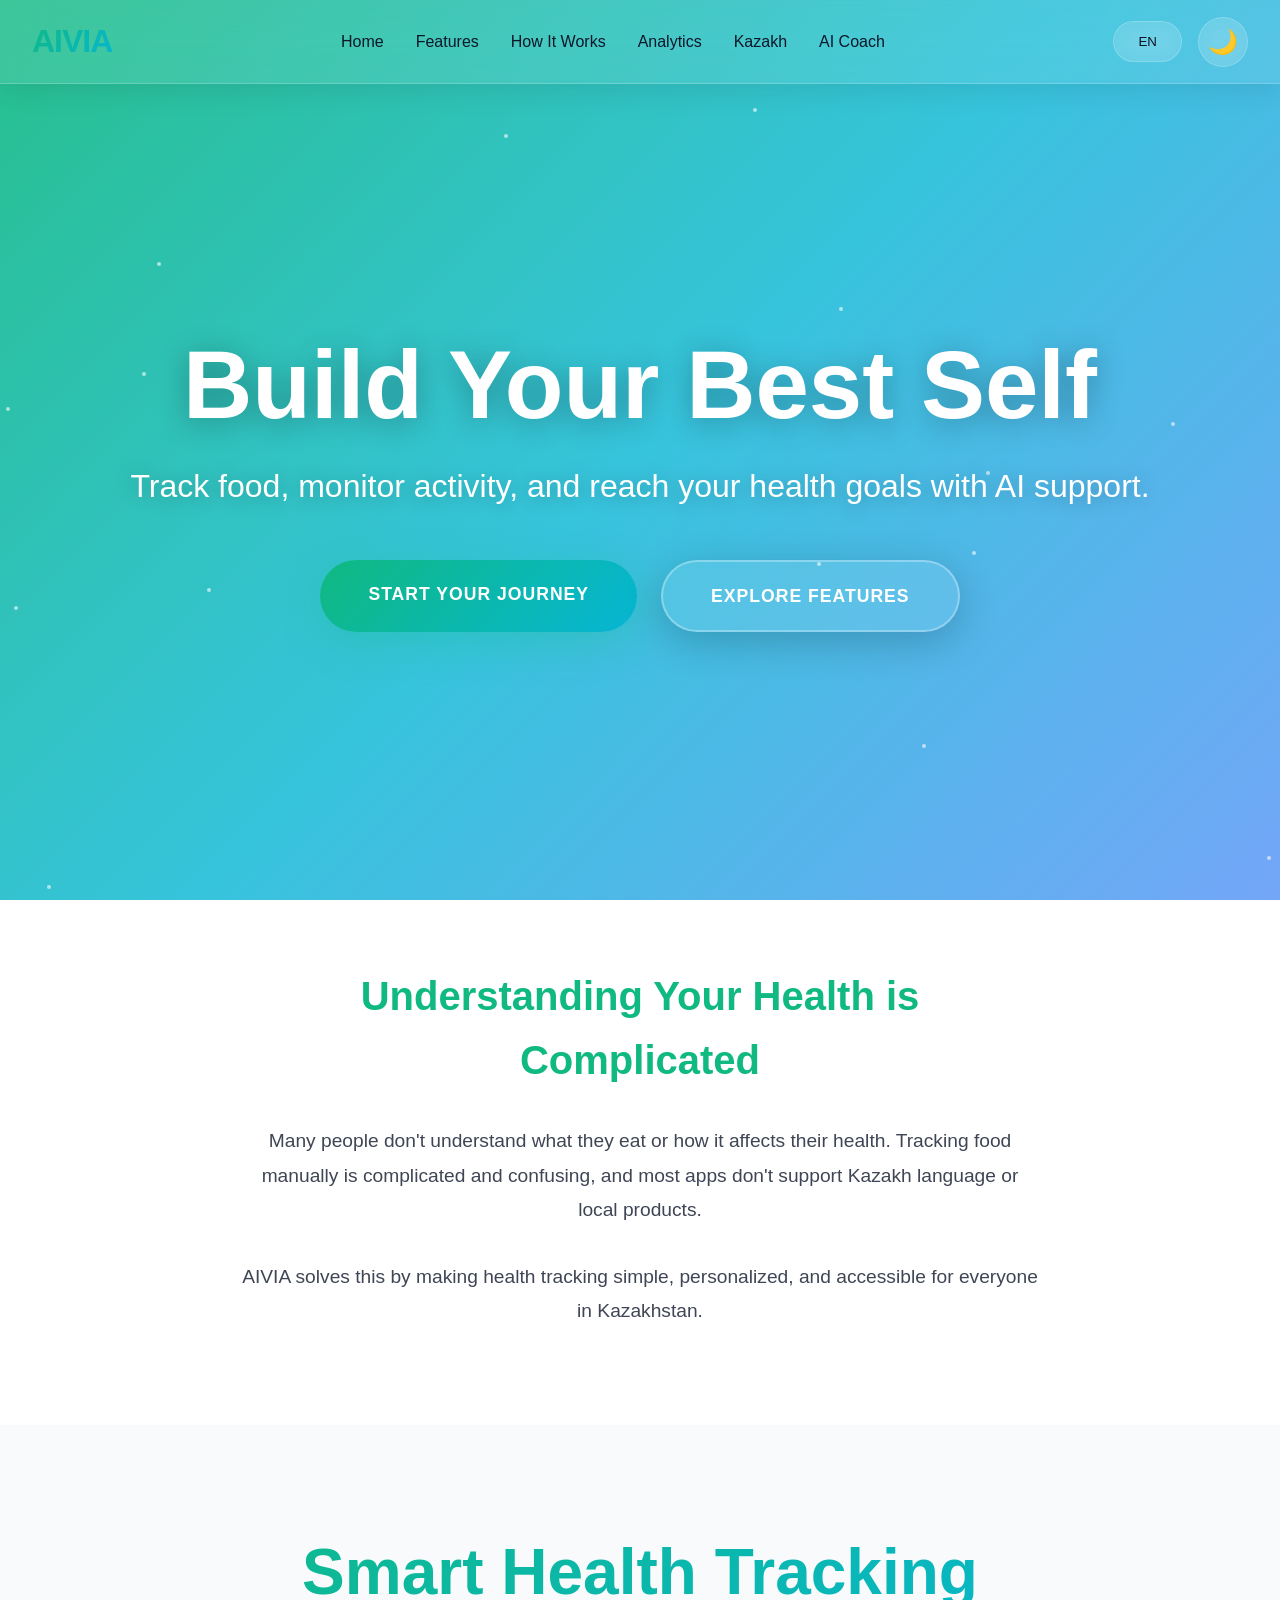
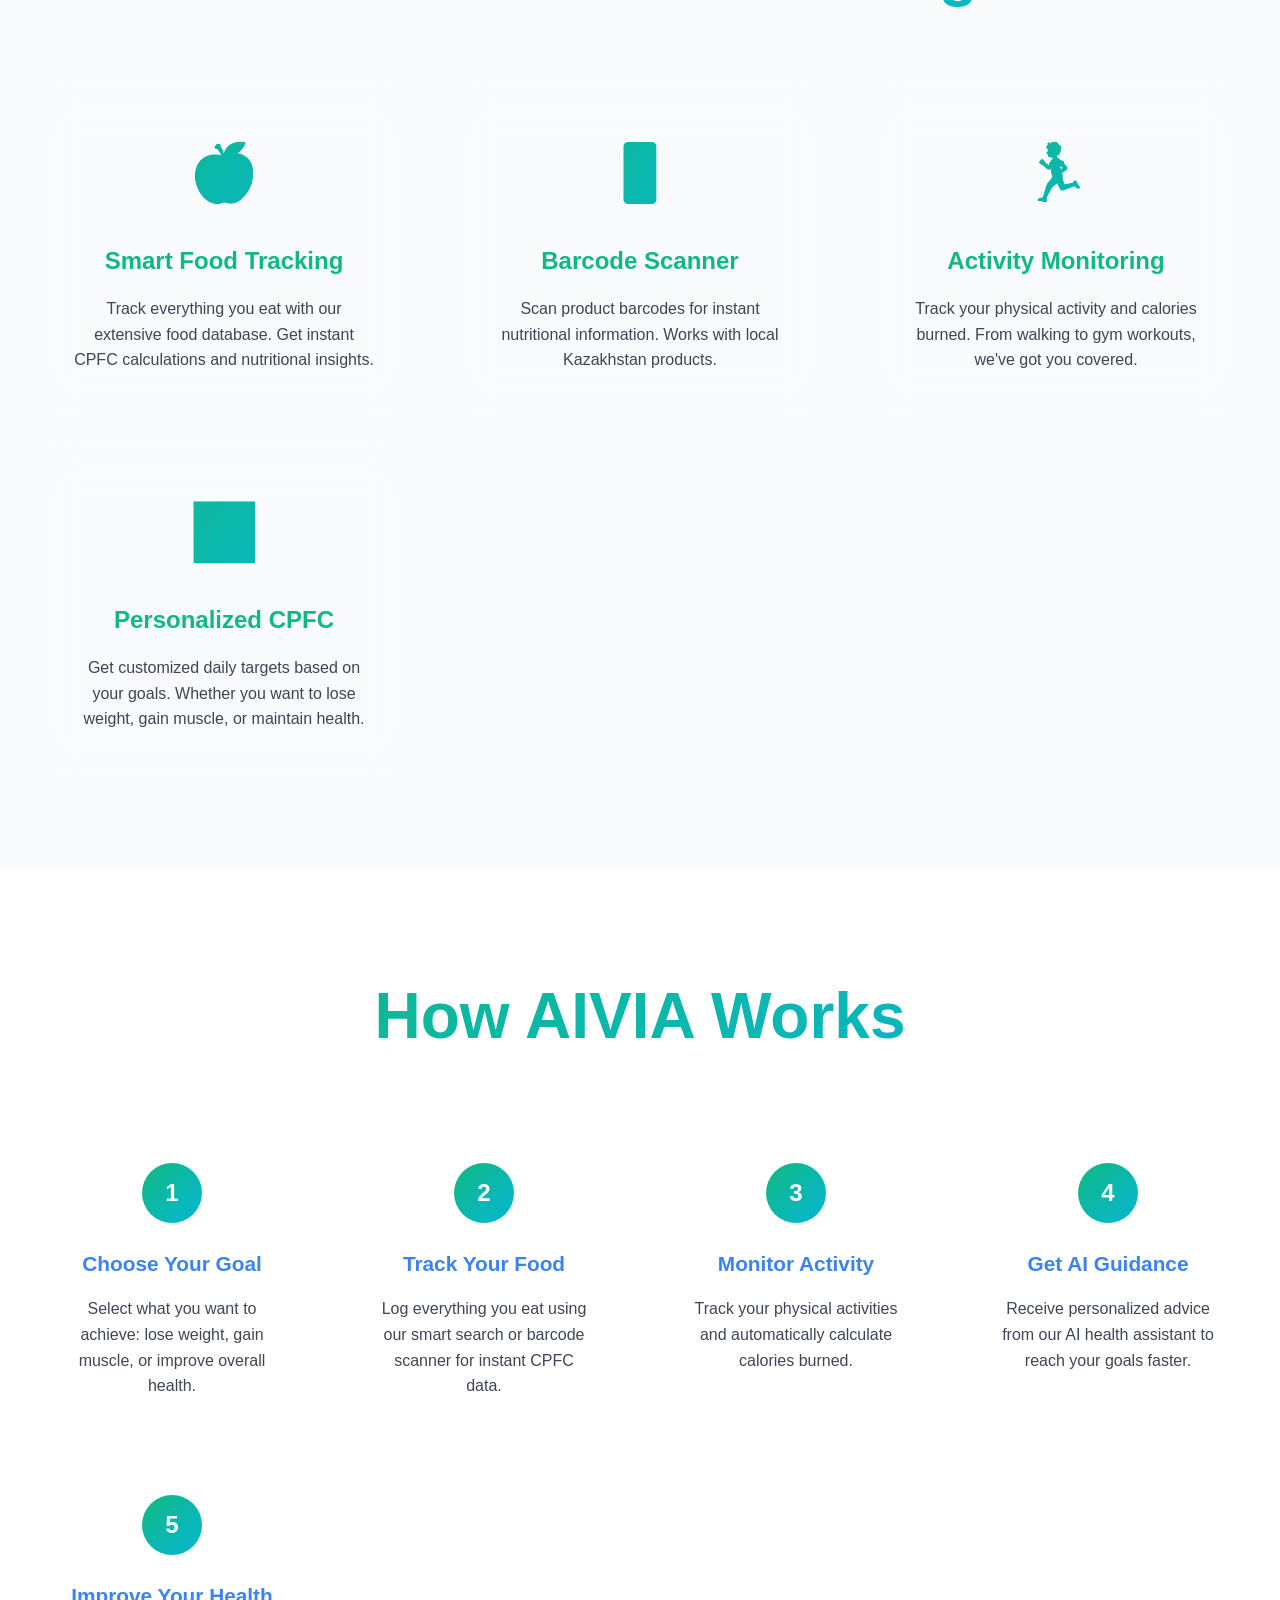
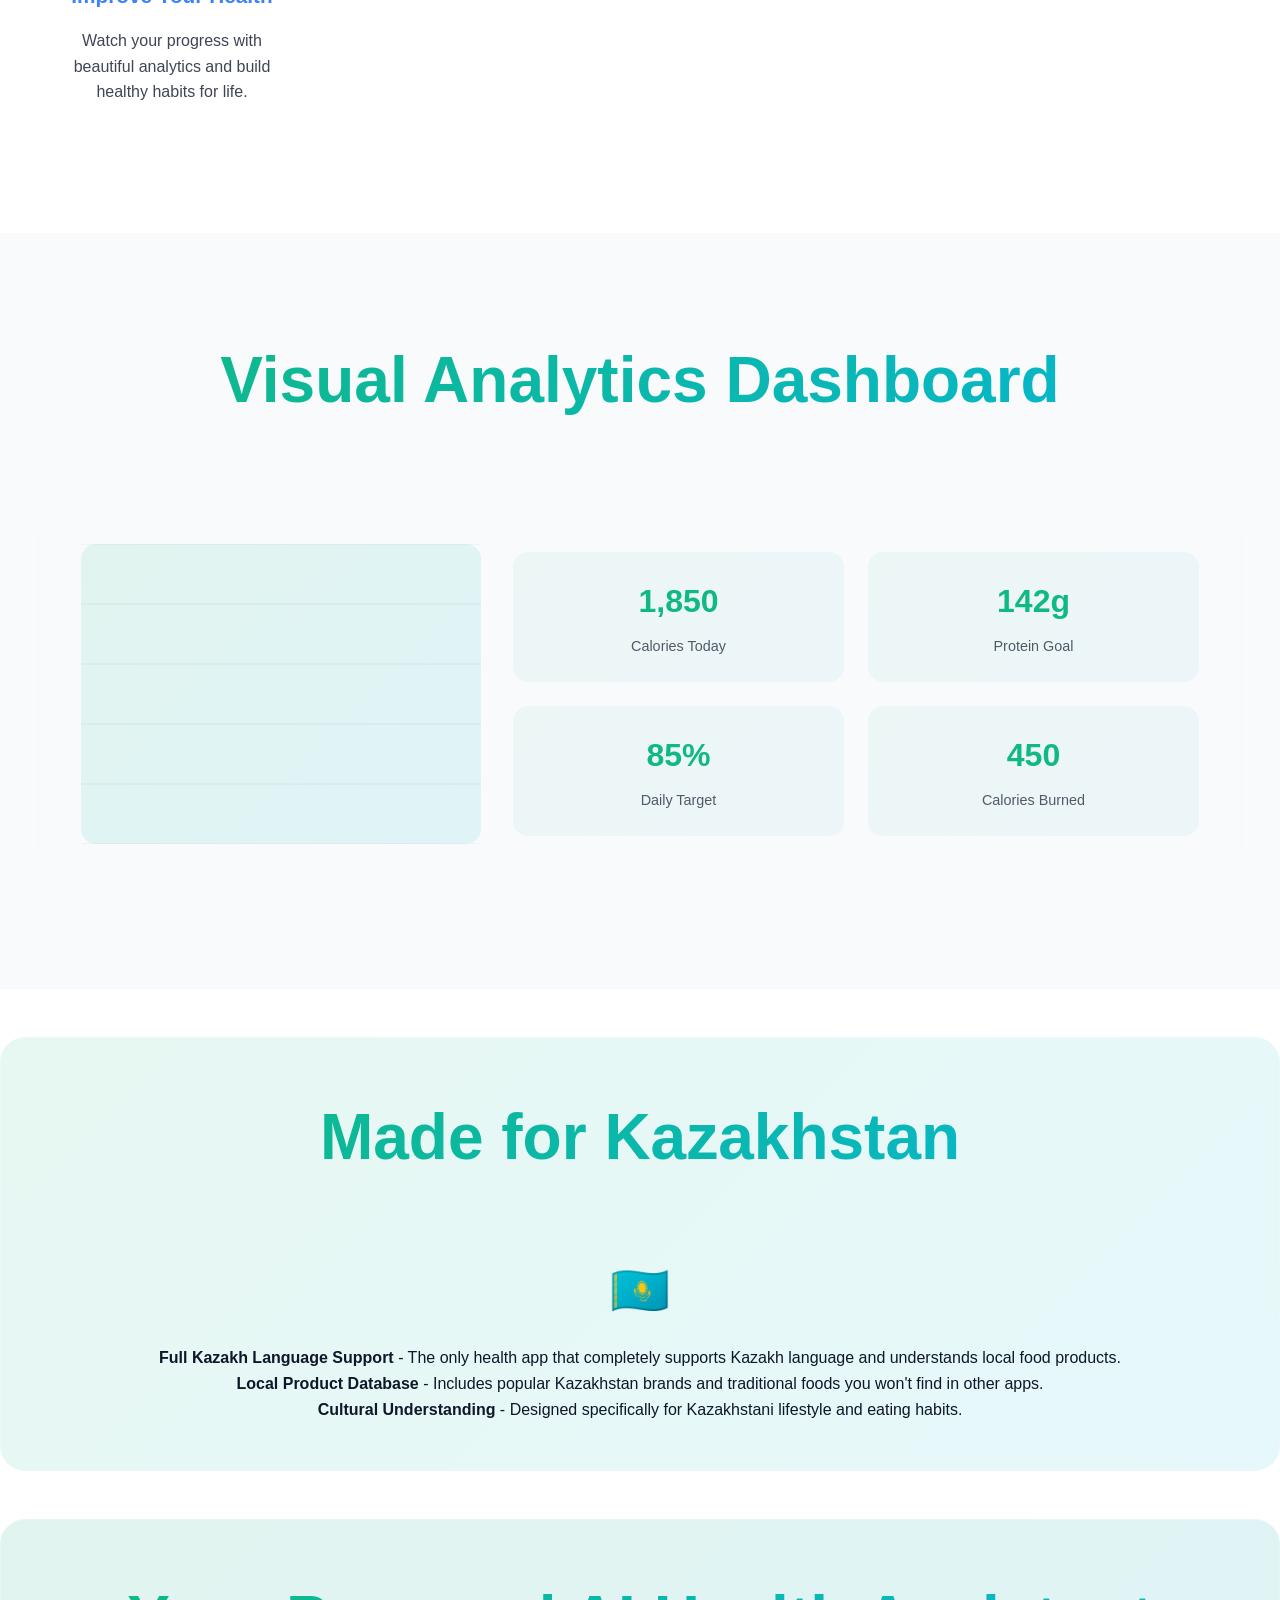
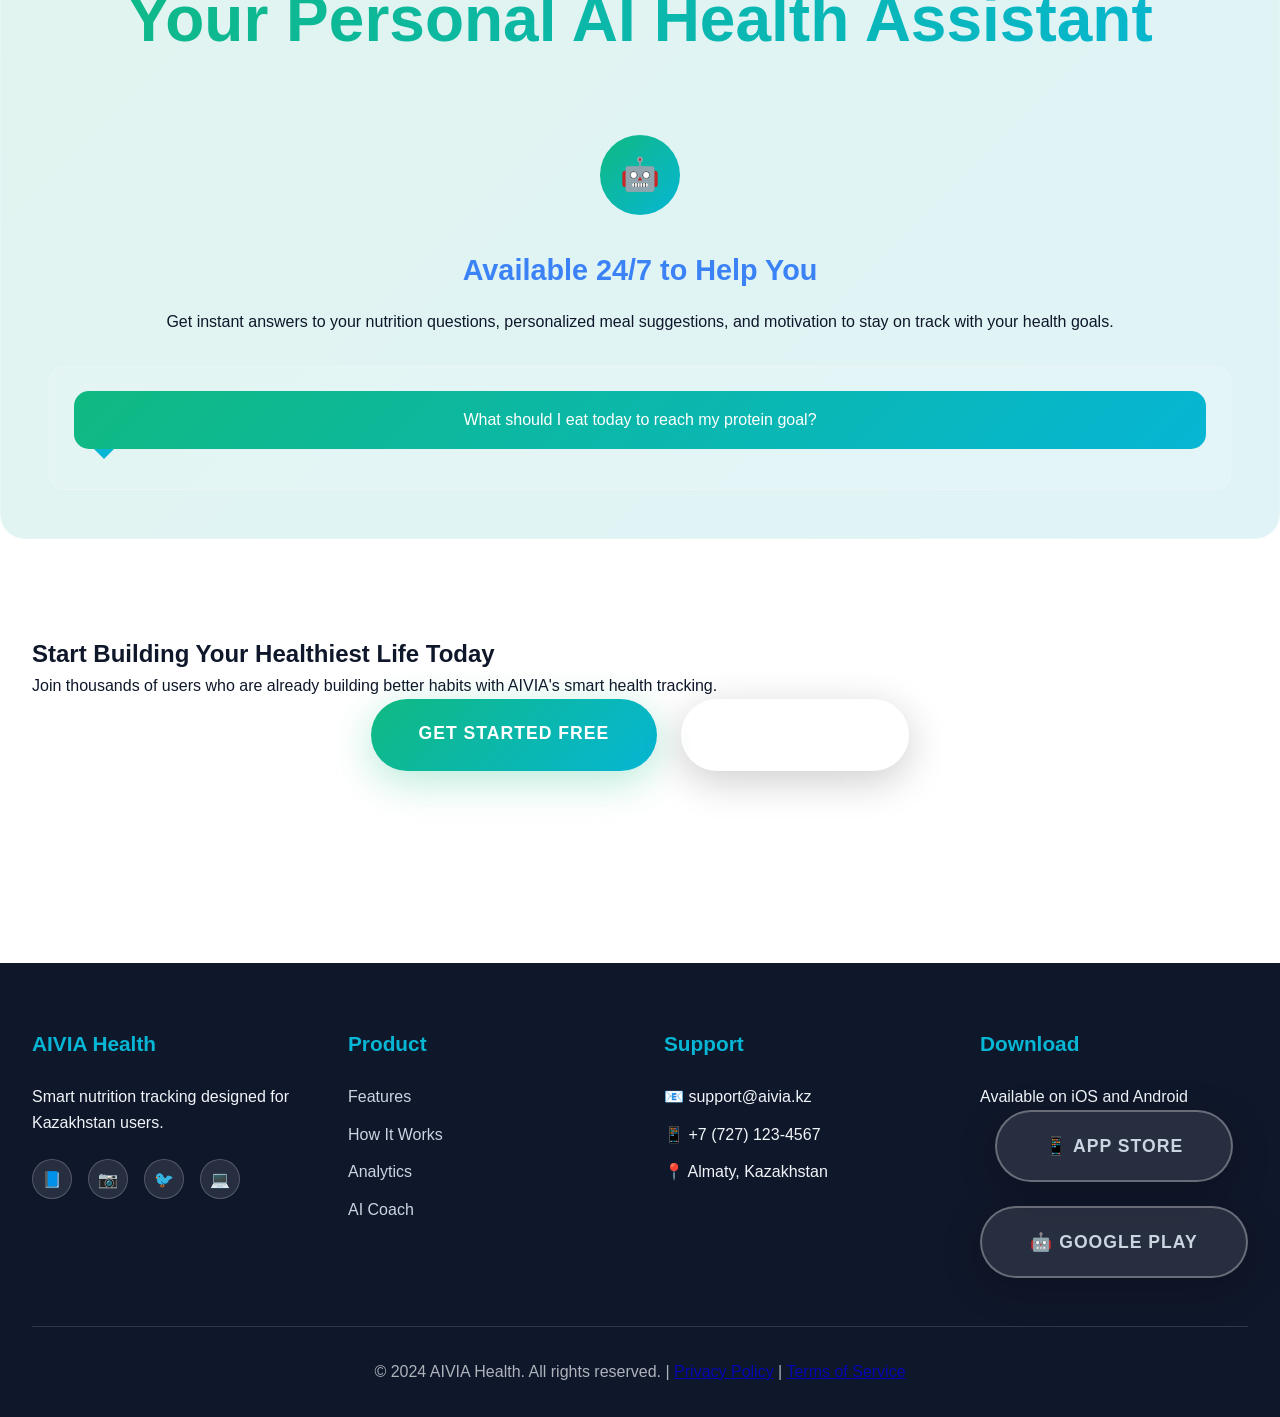
==== AIVIA.html @ f4159075 "Add files via upload" ====
<!DOCTYPE html>
<html lang="en">
<head>
    <meta charset="UTF-8">
    <meta name="viewport" content="width=device-width, initial-scale=1.0">
    <title>AIVIA - Build Your Best Self | Health & Nutrition Tracking</title>
    <meta name="description" content="Track food, monitor activity, and reach your health goals with AI support. Personalized CPFC system designed for Kazakhstan users.">
    <meta name="keywords" content="health tracking, nutrition, food diary, activity monitor, AI health assistant, Kazakhstan">
    <link rel="stylesheet" href="styles-health.css">
    <link rel="preconnect" href="https://fonts.googleapis.com">
    <link rel="preconnect" href="https://fonts.gstatic.com" crossorigin>
</head>
<body class="light-theme">
    <!-- Navigation -->
    <nav>
        <div class="nav-container">
            <div class="logo">AIVIA</div>
            <div class="nav-menu">
                <a href="#home" class="nav-link">Home</a>
                <a href="#features" class="nav-link">Features</a>
                <a href="#how-it-works" class="nav-link">How It Works</a>
                <a href="#analytics" class="nav-link">Analytics</a>
                <a href="#kazakh" class="nav-link">Kazakh</a>
                <a href="#ai-coach" class="nav-link">AI Coach</a>
            </div>
            <div class="nav-controls">
                <button class="lang-toggle" id="langToggle">EN</button>
                <button class="theme-toggle" id="themeToggle">🌙</button>
            </div>
        </div>
    </nav>

    <!-- Hero Section -->
    <section id="home" class="hero">
        <div class="hero-particles"></div>
        <div class="hero-content">
            <h1 data-translate="heroTitle">Build Your Best Self</h1>
            <p class="subtitle" data-translate="heroSubtitle">Track food, monitor activity, and reach your health goals with AI support.</p>
            <div class="hero-buttons">
                <a href="#how-it-works" class="cta-button" data-translate="startJourney">Start Your Journey</a>
                <a href="#features" class="cta-button secondary" data-translate="exploreFeatures">Explore Features</a>
            </div>
        </div>
    </section>

    <!-- Problem Section -->
    <section id="problem" class="problem-section">
        <div class="problem-content scroll-reveal">
            <h3>Understanding Your Health is Complicated</h3>
            <p>Many people don't understand what they eat or how it affects their health. Tracking food manually is complicated and confusing, and most apps don't support Kazakh language or local products.</p>
            <p>AIVIA solves this by making health tracking simple, personalized, and accessible for everyone in Kazakhstan.</p>
        </div>
    </section>

    <!-- Solution Section -->
    <section id="features">
        <h2 class="section-title">Smart Health Tracking</h2>
        <div class="features-grid">
            <div class="feature-card scroll-reveal">
                <div class="feature-icon">🍎️</div>
                <h3>Smart Food Tracking</h3>
                <p>Track everything you eat with our extensive food database. Get instant CPFC calculations and nutritional insights.</p>
            </div>
            <div class="feature-card scroll-reveal">
                <div class="feature-icon">📱</div>
                <h3>Barcode Scanner</h3>
                <p>Scan product barcodes for instant nutritional information. Works with local Kazakhstan products.</p>
            </div>
            <div class="feature-card scroll-reveal">
                <div class="feature-icon">🏃</div>
                <h3>Activity Monitoring</h3>
                <p>Track your physical activity and calories burned. From walking to gym workouts, we've got you covered.</p>
            </div>
            <div class="feature-card scroll-reveal">
                <div class="feature-icon">📊</div>
                <h3>Personalized CPFC</h3>
                <p>Get customized daily targets based on your goals. Whether you want to lose weight, gain muscle, or maintain health.</p>
            </div>
        </div>
    </section>

    <!-- How It Works Section -->
    <section id="how-it-works">
        <h2 class="section-title">How AIVIA Works</h2>
        <div class="steps-container">
            <div class="step-card scroll-reveal">
                <div class="step-number">1</div>
                <h3>Choose Your Goal</h3>
                <p>Select what you want to achieve: lose weight, gain muscle, or improve overall health.</p>
            </div>
            <div class="step-card scroll-reveal">
                <div class="step-number">2</div>
                <h3>Track Your Food</h3>
                <p>Log everything you eat using our smart search or barcode scanner for instant CPFC data.</p>
            </div>
            <div class="step-card scroll-reveal">
                <div class="step-number">3</div>
                <h3>Monitor Activity</h3>
                <p>Track your physical activities and automatically calculate calories burned.</p>
            </div>
            <div class="step-card scroll-reveal">
                <div class="step-number">4</div>
                <h3>Get AI Guidance</h3>
                <p>Receive personalized advice from our AI health assistant to reach your goals faster.</p>
            </div>
            <div class="step-card scroll-reveal">
                <div class="step-number">5</div>
                <h3>Improve Your Health</h3>
                <p>Watch your progress with beautiful analytics and build healthy habits for life.</p>
            </div>
        </div>
    </section>

    <!-- Analytics Preview Section -->
    <section id="analytics">
        <h2 class="section-title">Visual Analytics Dashboard</h2>
        <div class="analytics-preview scroll-reveal">
            <div class="dashboard-mockup">
                <div class="chart-placeholder">
                    <p>📊 Daily Progress Chart</p>
                </div>
                <div class="stats-grid">
                    <div class="stat-item">
                        <div class="stat-value">1,850</div>
                        <div class="stat-label">Calories Today</div>
                    </div>
                    <div class="stat-item">
                        <div class="stat-value">142g</div>
                        <div class="stat-label">Protein Goal</div>
                    </div>
                    <div class="stat-item">
                        <div class="stat-value">85%</div>
                        <div class="stat-label">Daily Target</div>
                    </div>
                    <div class="stat-item">
                        <div class="stat-value">450</div>
                        <div class="stat-label">Calories Burned</div>
                    </div>
                </div>
            </div>
        </div>
    </section>

    <!-- Kazakh Localization Section -->
    <section id="kazakh" class="kazakh-section scroll-reveal">
        <h2 class="section-title">Made for Kazakhstan</h2>
        <div class="language-highlight">🇰🇿</div>
        <p><strong>Full Kazakh Language Support</strong> - The only health app that completely supports Kazakh language and understands local food products.</p>
        <p><strong>Local Product Database</strong> - Includes popular Kazakhstan brands and traditional foods you won't find in other apps.</p>
        <p><strong>Cultural Understanding</strong> - Designed specifically for Kazakhstani lifestyle and eating habits.</p>
    </section>

    <!-- AI Coach Section -->
    <section id="ai-coach" class="ai-coach scroll-reveal">
        <h2 class="section-title">Your Personal AI Health Assistant</h2>
        <div class="ai-avatar">🤖</div>
        <h3>Available 24/7 to Help You</h3>
        <p>Get instant answers to your nutrition questions, personalized meal suggestions, and motivation to stay on track with your health goals.</p>
        <div class="chat-preview">
            <div class="chat-message">What should I eat today to reach my protein goal?</div>
        </div>
    </section>

    <!-- Call to Action -->
    <section class="cta-section scroll-reveal">
        <h2>Start Building Your Healthiest Life Today</h2>
        <p>Join thousands of users who are already building better habits with AIVIA's smart health tracking.</p>
        <div class="hero-buttons">
            <a href="#how-it-works" class="cta-button">Get Started Free</a>
            <a href="#kazakh" class="cta-button secondary">Learn More</a>
        </div>
    </section>

    <!-- Footer -->
    <footer>
        <div class="footer-content">
            <div class="footer-section">
                <h3>AIVIA Health</h3>
                <p>Smart nutrition tracking designed for Kazakhstan users.</p>
                <div class="social-links">
                    <a href="#" class="social-link">📘</a>
                    <a href="#" class="social-link">📷</a>
                    <a href="#" class="social-link">🐦</a>
                    <a href="https://github.com/aivia-health" class="social-link">💻</a>
                </div>
            </div>
            <div class="footer-section">
                <h3>Product</h3>
                <ul>
                    <li><a href="#features">Features</a></li>
                    <li><a href="#how-it-works">How It Works</a></li>
                    <li><a href="#analytics">Analytics</a></li>
                    <li><a href="#ai-coach">AI Coach</a></li>
                </ul>
            </div>
            <div class="footer-section">
                <h3>Support</h3>
                <ul>
                    <li>📧 support@aivia.kz</li>
                    <li>📱 +7 (727) 123-4567</li>
                    <li>📍 Almaty, Kazakhstan</li>
                </ul>
            </div>
            <div class="footer-section">
                <h3>Download</h3>
                <p>Available on iOS and Android</p>
                <div class="hero-buttons">
                    <a href="#" class="cta-button secondary">📱 App Store</a>
                    <a href="#" class="cta-button secondary">🤖 Google Play</a>
                </div>
            </div>
        </div>
        <div class="footer-bottom">
            <p>&copy; 2024 AIVIA Health. All rights reserved. | <a href="#">Privacy Policy</a> | <a href="#">Terms of Service</a></p>
        </div>
    </footer>

    <script src="script-health.js"></script>
</body>
</html>
---- styles-health.css ----
/* AIVIA - Modern Health & Nutrition Tracking App */
* {
    margin: 0;
    padding: 0;
    box-sizing: border-box;
}

:root {
    /* Health-tech color palette */
    --primary-emerald: #10b981;
    --primary-emerald-dark: #059669;
    --secondary-turquoise: #06b6d4;
    --accent-blue: #3b82f6;
    --accent-blue-dark: #2563eb;
    --bg-light: #ffffff;
    --bg-light-secondary: #f8fafc;
    --text-light: #0f172a;
    --text-light-secondary: #64748b;
    --bg-dark: #0f172a;
    --bg-dark-secondary: #1e293b;
    --text-dark: #f1f5f9;
    --text-dark-secondary: #cbd5e1;
    
    /* Glassmorphism */
    --glass-bg: rgba(255, 255, 255, 0.1);
    --glass-border: rgba(255, 255, 255, 0.2);
    --glass-shadow: rgba(0, 0, 0, 0.1);
}

/* Typography */
@import url('https://fonts.googleapis.com/css2?family=Inter:wght@300;400;500;600;700;800;900&display=swap');

body {
    font-family: 'Inter', -apple-system, BlinkMacSystemFont, 'Segoe UI', Roboto, sans-serif;
    line-height: 1.6;
    overflow-x: hidden;
    transition: background-color 0.6s ease, color 0.6s ease;
}

body.light-theme {
    background-color: var(--bg-light);
    color: var(--text-light);
}

body.dark-theme {
    background-color: var(--bg-dark);
    color: var(--text-dark);
}

/* Gradient backgrounds */
body::before {
    content: '';
    position: fixed;
    top: 0;
    left: 0;
    right: 0;
    bottom: 0;
    opacity: 0;
    transition: opacity 0.8s ease;
    pointer-events: none;
    z-index: -1;
}

body.light-theme::before {
    background: 
        radial-gradient(circle at 20% 50%, rgba(16, 185, 129, 0.08) 0%, transparent 50%),
        radial-gradient(circle at 80% 80%, rgba(6, 182, 212, 0.06) 0%, transparent 50%),
        linear-gradient(135deg, rgba(240, 249, 255, 0.9) 0%, rgba(255, 255, 255, 0.95) 100%);
    opacity: 1;
}

body.dark-theme::before {
    background: 
        radial-gradient(circle at 20% 50%, rgba(16, 185, 129, 0.15) 0%, transparent 50%),
        radial-gradient(circle at 80% 80%, rgba(6, 182, 212, 0.12) 0%, transparent 50%),
        linear-gradient(135deg, rgba(15, 23, 42, 0.95) 0%, rgba(30, 41, 59, 0.98) 100%);
    opacity: 1;
}

/* Navigation */
nav {
    position: fixed;
    top: 0;
    width: 100%;
    z-index: 1000;
    padding: 1rem 2rem;
    backdrop-filter: blur(20px);
    transition: all 0.3s ease;
    border-bottom: 1px solid var(--glass-border);
}

body.light-theme nav {
    background: var(--glass-bg);
    box-shadow: 0 4px 30px rgba(0, 0, 0, 0.1);
}

body.dark-theme nav {
    background: rgba(15, 23, 42, 0.8);
    box-shadow: 0 4px 30px rgba(0, 0, 0, 0.3);
}

.nav-container {
    max-width: 1400px;
    margin: 0 auto;
    display: flex;
    justify-content: space-between;
    align-items: center;
}

.logo {
    font-size: 2rem;
    font-weight: 900;
    background: linear-gradient(135deg, var(--primary-emerald), var(--secondary-turquoise));
    -webkit-background-clip: text;
    -webkit-text-fill-color: transparent;
    background-clip: text;
    text-transform: uppercase;
    letter-spacing: -1px;
}

.nav-menu {
    display: flex;
    gap: 2rem;
    align-items: center;
}

.nav-link {
    color: inherit;
    text-decoration: none;
    font-weight: 500;
    transition: all 0.3s ease;
    position: relative;
}

.nav-link::after {
    content: '';
    position: absolute;
    bottom: -5px;
    left: 0;
    width: 0;
    height: 2px;
    background: linear-gradient(90deg, var(--primary-emerald), var(--secondary-turquoise));
    transition: width 0.3s ease;
}

.nav-link:hover::after {
    width: 100%;
}

.nav-controls {
    display: flex;
    gap: 1rem;
    align-items: center;
}

.theme-toggle, .lang-toggle {
    background: var(--glass-bg);
    backdrop-filter: blur(10px);
    border: 1px solid var(--glass-border);
    padding: 0.75rem 1.5rem;
    border-radius: 50px;
    cursor: pointer;
    transition: all 0.3s ease;
    font-weight: 500;
    color: inherit;
    position: relative;
    overflow: hidden;
}

.theme-toggle::before, .lang-toggle::before {
    content: '';
    position: absolute;
    top: 50%;
    left: 50%;
    width: 0;
    height: 0;
    border-radius: 50%;
    background: rgba(16, 185, 129, 0.2);
    transform: translate(-50%, -50%);
    transition: width 0.6s, height 0.6s;
}

.theme-toggle:hover::before, .lang-toggle:hover::before {
    width: 300px;
    height: 300px;
}

.theme-toggle:hover, .lang-toggle:hover {
    transform: translateY(-2px);
    box-shadow: 0 10px 30px rgba(16, 185, 129, 0.3);
}

.theme-toggle {
    font-size: 1.5rem;
    width: 50px;
    height: 50px;
    border-radius: 50%;
    display: flex;
    align-items: center;
    justify-content: center;
    padding: 0;
}

/* Hero Section */
.hero {
    min-height: 100vh;
    display: flex;
    align-items: center;
    justify-content: center;
    position: relative;
    overflow: hidden;
    padding: 6rem 2rem 2rem;
}

.hero::before {
    content: '';
    position: absolute;
    top: 0;
    left: 0;
    right: 0;
    bottom: 0;
    background: linear-gradient(135deg, 
        rgba(16, 185, 129, 0.9) 0%, 
        rgba(6, 182, 212, 0.8) 50%, 
        rgba(59, 130, 246, 0.7) 100%);
    z-index: -1;
}

.hero-particles {
    position: absolute;
    top: 0;
    left: 0;
    width: 100%;
    height: 100%;
    z-index: -1;
}

.hero-content {
    max-width: 1400px;
    text-align: center;
    position: relative;
    z-index: 1;
    color: white;
}

.hero h1 {
    font-size: clamp(3rem, 8vw, 6rem);
    margin-bottom: 1.5rem;
    font-weight: 900;
    line-height: 1.1;
    text-shadow: 0 4px 30px rgba(0, 0, 0, 0.3);
    animation: fadeInUp 1s ease forwards;
}

.hero .subtitle {
    font-size: clamp(1.2rem, 3vw, 2rem);
    margin-bottom: 3rem;
    opacity: 0.9;
    text-shadow: 0 2px 20px rgba(0, 0, 0, 0.3);
    animation: fadeInUp 1s ease 0.2s forwards;
    opacity: 0;
}

.hero-buttons {
    display: flex;
    gap: 1.5rem;
    justify-content: center;
    flex-wrap: wrap;
    animation: fadeInUp 1s ease 0.4s forwards;
    opacity: 0;
}

.cta-button {
    display: inline-block;
    padding: 1.25rem 3rem;
    background: linear-gradient(135deg, var(--primary-emerald), var(--secondary-turquoise));
    color: white;
    text-decoration: none;
    border-radius: 50px;
    font-size: 1.1rem;
    font-weight: 600;
    transition: all 0.4s ease;
    box-shadow: 0 10px 40px rgba(16, 185, 129, 0.3);
    border: none;
    cursor: pointer;
    position: relative;
    overflow: hidden;
    text-transform: uppercase;
    letter-spacing: 1px;
}

.cta-button.secondary {
    background: var(--glass-bg);
    backdrop-filter: blur(10px);
    border: 2px solid rgba(255, 255, 255, 0.3);
    box-shadow: 0 10px 40px rgba(0, 0, 0, 0.2);
}

.cta-button::before {
    content: '';
    position: absolute;
    top: 50%;
    left: 50%;
    width: 0;
    height: 0;
    border-radius: 50%;
    background: rgba(255, 255, 255, 0.2);
    transform: translate(-50%, -50%);
    transition: width 0.6s, height 0.6s;
}

.cta-button:hover::before {
    width: 400px;
    height: 400px;
}

.cta-button:hover {
    transform: translateY(-5px) scale(1.05);
    box-shadow: 0 20px 60px rgba(16, 185, 129, 0.4);
}

/* Section Styling */
section {
    padding: 6rem 2rem;
    max-width: 1400px;
    margin: 0 auto;
    position: relative;
}

body.light-theme section:nth-child(even) {
    background-color: var(--bg-light-secondary);
}

body.dark-theme section:nth-child(even) {
    background-color: var(--bg-dark-secondary);
}

.section-title {
    font-size: clamp(2.5rem, 5vw, 4rem);
    text-align: center;
    margin-bottom: 4rem;
    font-weight: 900;
    background: linear-gradient(135deg, var(--primary-emerald), var(--secondary-turquoise), var(--accent-blue));
    -webkit-background-clip: text;
    -webkit-text-fill-color: transparent;
    background-clip: text;
    background-size: 200% 200%;
    animation: gradientShift 4s ease infinite;
}

@keyframes gradientShift {
    0%, 100% { background-position: 0% 50%; }
    50% { background-position: 100% 50%; }
}

/* Problem Section */
.problem-section {
    text-align: center;
    padding: 4rem 2rem;
}

.problem-content {
    max-width: 800px;
    margin: 0 auto;
}

.problem-content h3 {
    font-size: 2.5rem;
    margin-bottom: 2rem;
    color: var(--primary-emerald);
}

.problem-content p {
    font-size: 1.2rem;
    line-height: 1.8;
    margin-bottom: 2rem;
    opacity: 0.8;
}

/* Features Grid */
.features-grid {
    display: grid;
    grid-template-columns: repeat(auto-fit, minmax(350px, 1fr));
    gap: 2rem;
    margin-top: 3rem;
}

.feature-card {
    background: var(--glass-bg);
    backdrop-filter: blur(20px);
    border-radius: 25px;
    padding: 2.5rem;
    text-align: center;
    border: 1px solid var(--glass-border);
    transition: all 0.4s ease;
    position: relative;
    overflow: hidden;
}

.feature-card::before {
    content: '';
    position: absolute;
    top: 0;
    left: 0;
    right: 0;
    height: 4px;
    background: linear-gradient(90deg, var(--primary-emerald), var(--secondary-turquoise));
    opacity: 0;
    transition: opacity 0.3s ease;
}

.feature-card:hover::before {
    opacity: 1;
}

.feature-card:hover {
    transform: translateY(-15px);
    box-shadow: 0 25px 50px rgba(16, 185, 129, 0.2);
}

.feature-icon {
    font-size: 3.5rem;
    margin-bottom: 1.5rem;
    display: block;
    background: linear-gradient(135deg, var(--primary-emerald), var(--secondary-turquoise));
    -webkit-background-clip: text;
    -webkit-text-fill-color: transparent;
    background-clip: text;
}

.feature-card h3 {
    font-size: 1.5rem;
    margin-bottom: 1rem;
    color: var(--primary-emerald);
}

.feature-card p {
    line-height: 1.6;
    opacity: 0.8;
}

/* How It Works Section */
.steps-container {
    display: grid;
    grid-template-columns: repeat(auto-fit, minmax(250px, 1fr));
    gap: 2rem;
    margin-top: 3rem;
}

.step-card {
    text-align: center;
    padding: 2rem;
    position: relative;
}

.step-number {
    width: 60px;
    height: 60px;
    border-radius: 50%;
    background: linear-gradient(135deg, var(--primary-emerald), var(--secondary-turquoise));
    color: white;
    display: flex;
    align-items: center;
    justify-content: center;
    font-size: 1.5rem;
    font-weight: 700;
    margin: 0 auto 1.5rem;
}

.step-card h3 {
    font-size: 1.3rem;
    margin-bottom: 1rem;
    color: var(--accent-blue);
}

.step-card p {
    opacity: 0.8;
    line-height: 1.6;
}

/* Analytics Preview */
.analytics-preview {
    background: var(--glass-bg);
    backdrop-filter: blur(20px);
    border-radius: 25px;
    padding: 3rem;
    border: 1px solid var(--glass-border);
    margin-top: 3rem;
}

.dashboard-mockup {
    display: grid;
    grid-template-columns: 1fr 2fr;
    gap: 2rem;
    align-items: center;
}

.chart-placeholder {
    background: linear-gradient(135deg, rgba(16, 185, 129, 0.1), rgba(6, 182, 212, 0.1));
    border-radius: 15px;
    height: 300px;
    display: flex;
    align-items: center;
    justify-content: center;
    color: var(--text-light-secondary);
    font-weight: 500;
}

.stats-grid {
    display: grid;
    grid-template-columns: 1fr 1fr;
    gap: 1.5rem;
}

.stat-item {
    background: linear-gradient(135deg, rgba(16, 185, 129, 0.05), rgba(6, 182, 212, 0.05));
    border-radius: 15px;
    padding: 1.5rem;
    text-align: center;
}

.stat-value {
    font-size: 2rem;
    font-weight: 700;
    color: var(--primary-emerald);
    margin-bottom: 0.5rem;
}

.stat-label {
    font-size: 0.9rem;
    opacity: 0.7;
}

/* AI Coach Section */
.ai-coach {
    background: linear-gradient(135deg, rgba(16, 185, 129, 0.1), rgba(6, 182, 212, 0.1));
    border-radius: 25px;
    padding: 3rem;
    text-align: center;
    border: 1px solid var(--glass-border);
    margin-top: 3rem;
}

.ai-avatar {
    width: 80px;
    height: 80px;
    border-radius: 50%;
    background: linear-gradient(135deg, var(--primary-emerald), var(--secondary-turquoise));
    display: flex;
    align-items: center;
    justify-content: center;
    font-size: 2rem;
    color: white;
    margin: 0 auto 2rem;
}

.ai-coach h3 {
    font-size: 1.8rem;
    margin-bottom: 1rem;
    color: var(--accent-blue);
}

.chat-preview {
    background: var(--glass-bg);
    border-radius: 15px;
    padding: 1.5rem;
    margin-top: 2rem;
    border: 1px solid var(--glass-border);
}

.chat-message {
    background: linear-gradient(135deg, var(--primary-emerald), var(--secondary-turquoise));
    color: white;
    border-radius: 15px;
    padding: 1rem 1.5rem;
    margin-bottom: 1rem;
    position: relative;
}

.chat-message::before {
    content: '';
    position: absolute;
    bottom: -10px;
    left: 20px;
    width: 0;
    height: 0;
    border-left: 10px solid transparent;
    border-right: 10px solid transparent;
    border-top: 10px solid var(--secondary-turquoise);
}

/* Localization Section */
.kazakh-section {
    background: linear-gradient(135deg, rgba(16, 185, 129, 0.1), rgba(6, 182, 212, 0.1));
    border-radius: 25px;
    padding: 3rem;
    text-align: center;
    border: 1px solid var(--glass-border);
    margin-top: 3rem;
}

.language-highlight {
    font-size: 3rem;
    margin-bottom: 1rem;
}

.flag-icon {
    font-size: 4rem;
    margin-bottom: 1rem;
}

/* Footer */
footer {
    background: var(--bg-dark);
    color: var(--text-dark);
    padding: 4rem 2rem 2rem;
    margin-top: 6rem;
}

.footer-content {
    max-width: 1400px;
    margin: 0 auto;
    display: grid;
    grid-template-columns: repeat(auto-fit, minmax(250px, 1fr));
    gap: 3rem;
    margin-bottom: 3rem;
}

.footer-section h3 {
    font-size: 1.3rem;
    margin-bottom: 1.5rem;
    color: var(--secondary-turquoise);
}

.footer-section ul {
    list-style: none;
}

.footer-section ul li {
    margin-bottom: 0.75rem;
}

.footer-section a {
    color: var(--text-dark-secondary);
    text-decoration: none;
    transition: color 0.3s ease;
}

.footer-section a:hover {
    color: var(--secondary-turquoise);
}

.social-links {
    display: flex;
    gap: 1rem;
    margin-top: 1.5rem;
}

.social-link {
    width: 40px;
    height: 40px;
    border-radius: 50%;
    background: var(--glass-bg);
    display: flex;
    align-items: center;
    justify-content: center;
    color: var(--text-dark);
    text-decoration: none;
    transition: all 0.3s ease;
    border: 1px solid var(--glass-border);
}

.social-link:hover {
    background: var(--secondary-turquoise);
    color: white;
    transform: translateY(-5px);
}

.footer-bottom {
    text-align: center;
    padding-top: 2rem;
    border-top: 1px solid var(--glass-border);
    opacity: 0.7;
}

/* Animations */
@keyframes fadeInUp {
    from {
        opacity: 0;
        transform: translateY(30px);
    }
    to {
        opacity: 1;
        transform: translateY(0);
    }
}

@keyframes float {
    0%, 100% { transform: translateY(0); }
    50% { transform: translateY(-20px); }
}

.floating {
    animation: float 3s ease-in-out infinite;
}

/* Scroll Reveal */
.scroll-reveal {
    opacity: 0;
    transform: translateY(30px);
    transition: all 0.8s ease;
}

.scroll-reveal.revealed {
    opacity: 1;
    transform: translateY(0);
}

/* Responsive Design */
@media (max-width: 768px) {
    nav {
        padding: 1rem;
    }

    .nav-container {
        flex-direction: column;
        gap: 1rem;
    }

    .nav-menu {
        display: none;
    }

    section {
        padding: 4rem 1rem;
    }

    .features-grid,
    .steps-container,
    .dashboard-mockup {
        grid-template-columns: 1fr;
    }

    .hero-buttons {
        flex-direction: column;
        align-items: center;
    }

    .cta-button {
        width: 100%;
        max-width: 300px;
    }

    .footer-content {
        grid-template-columns: 1fr;
        gap: 2rem;
    }
}

@media (max-width: 480px) {
    .hero h1 {
        font-size: 2.5rem;
    }

    .section-title {
        font-size: 2rem;
    }
}
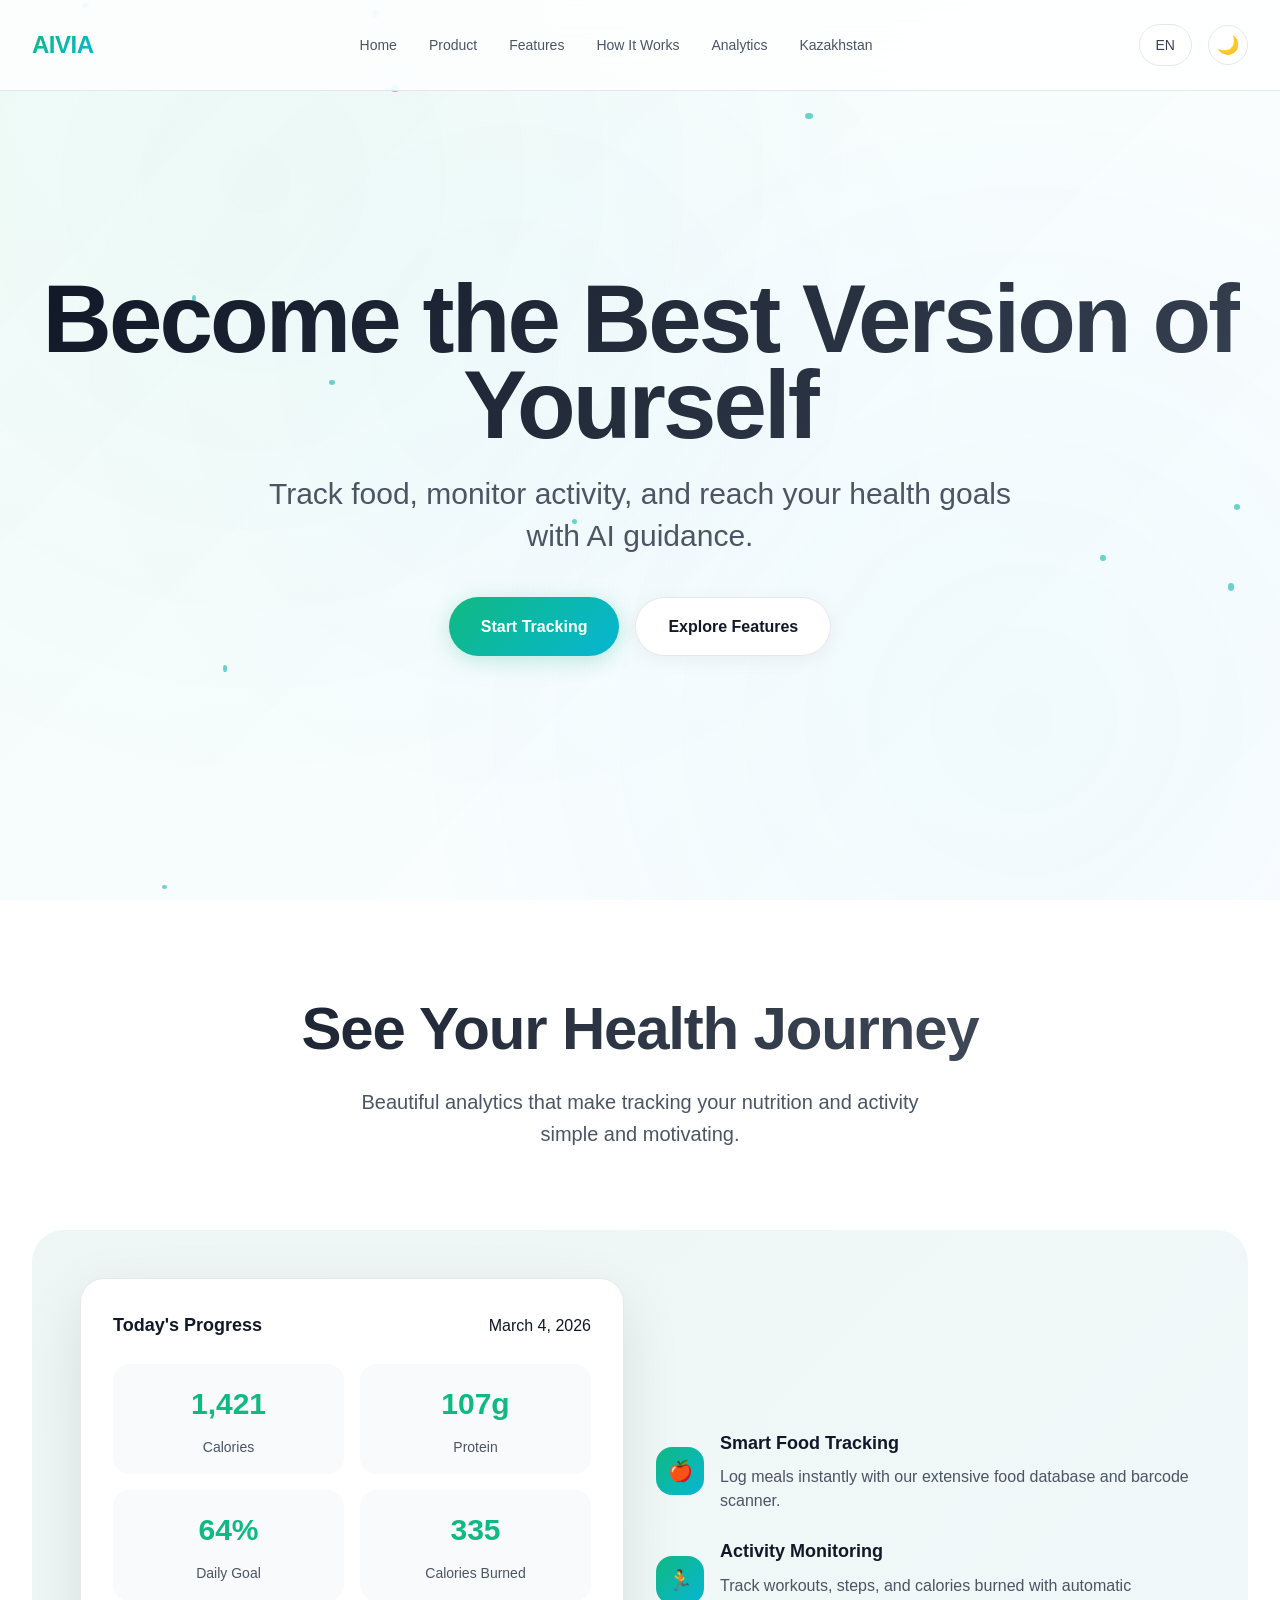
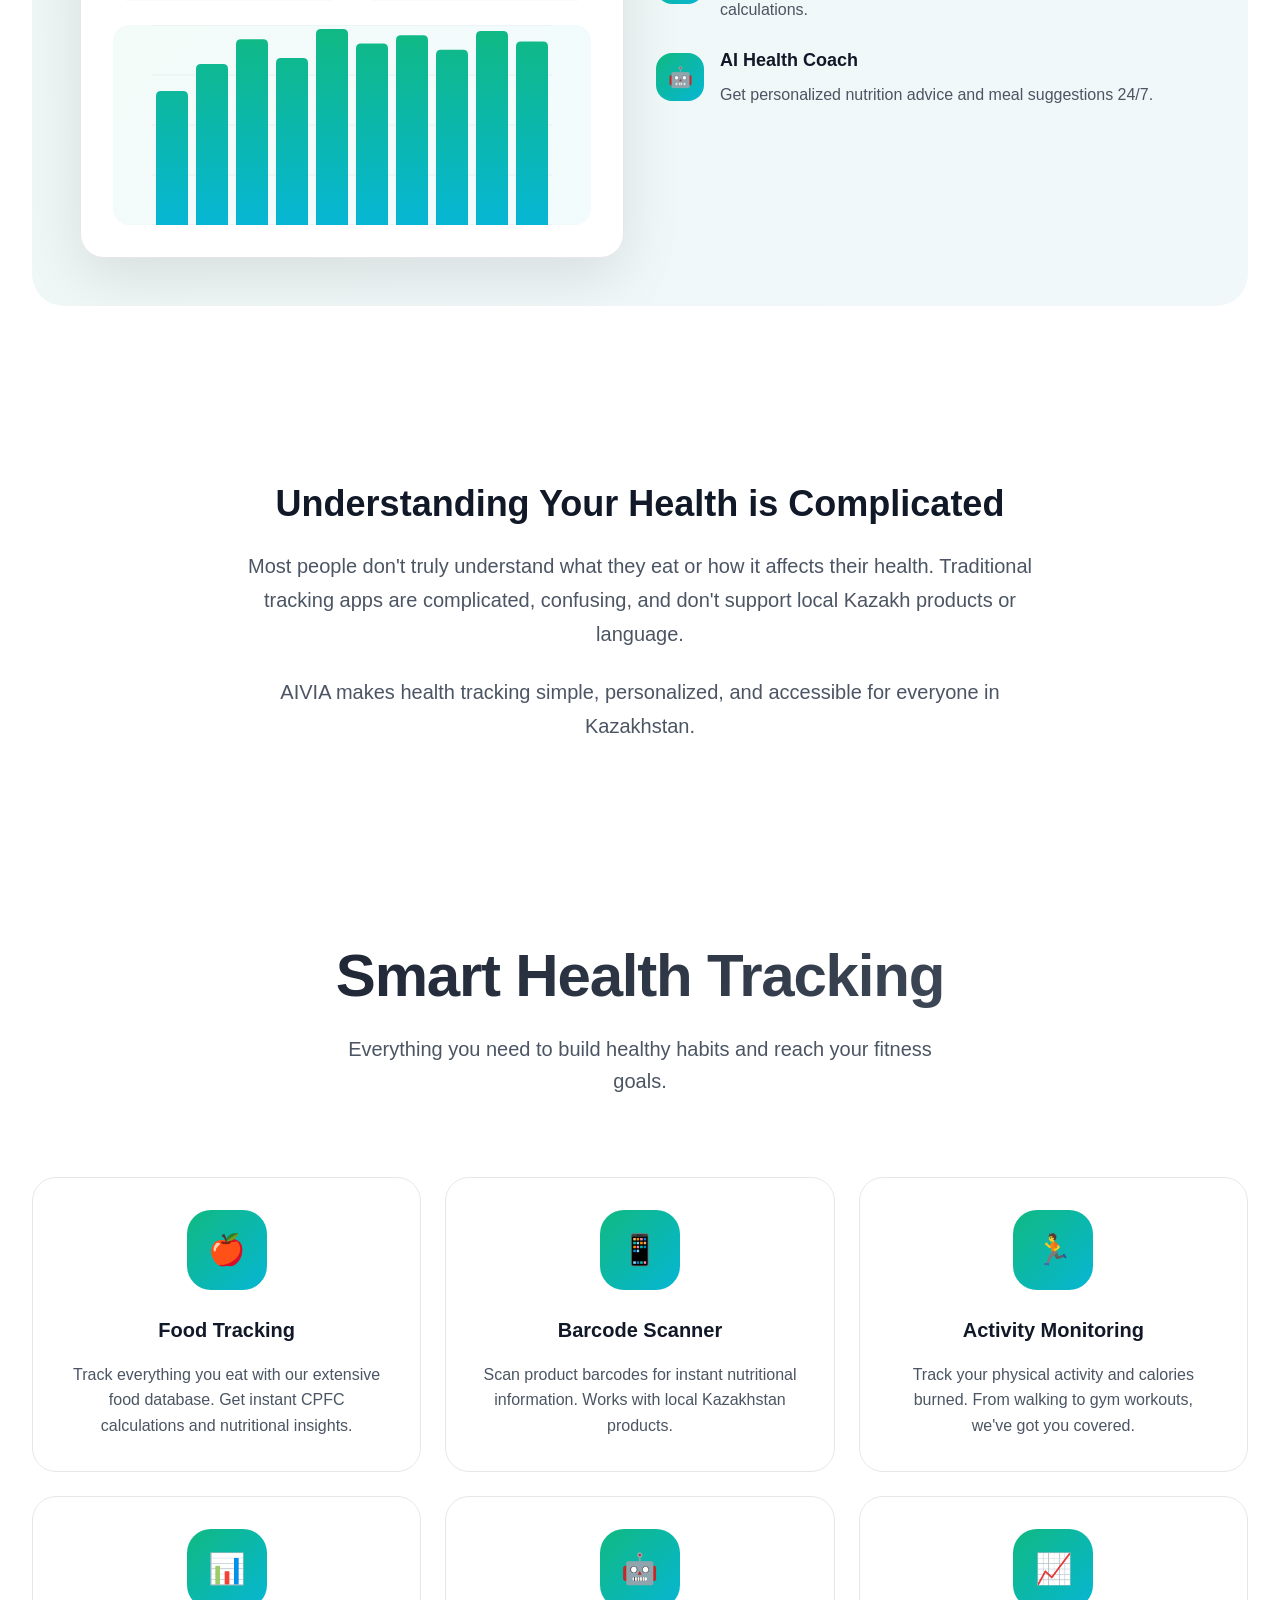
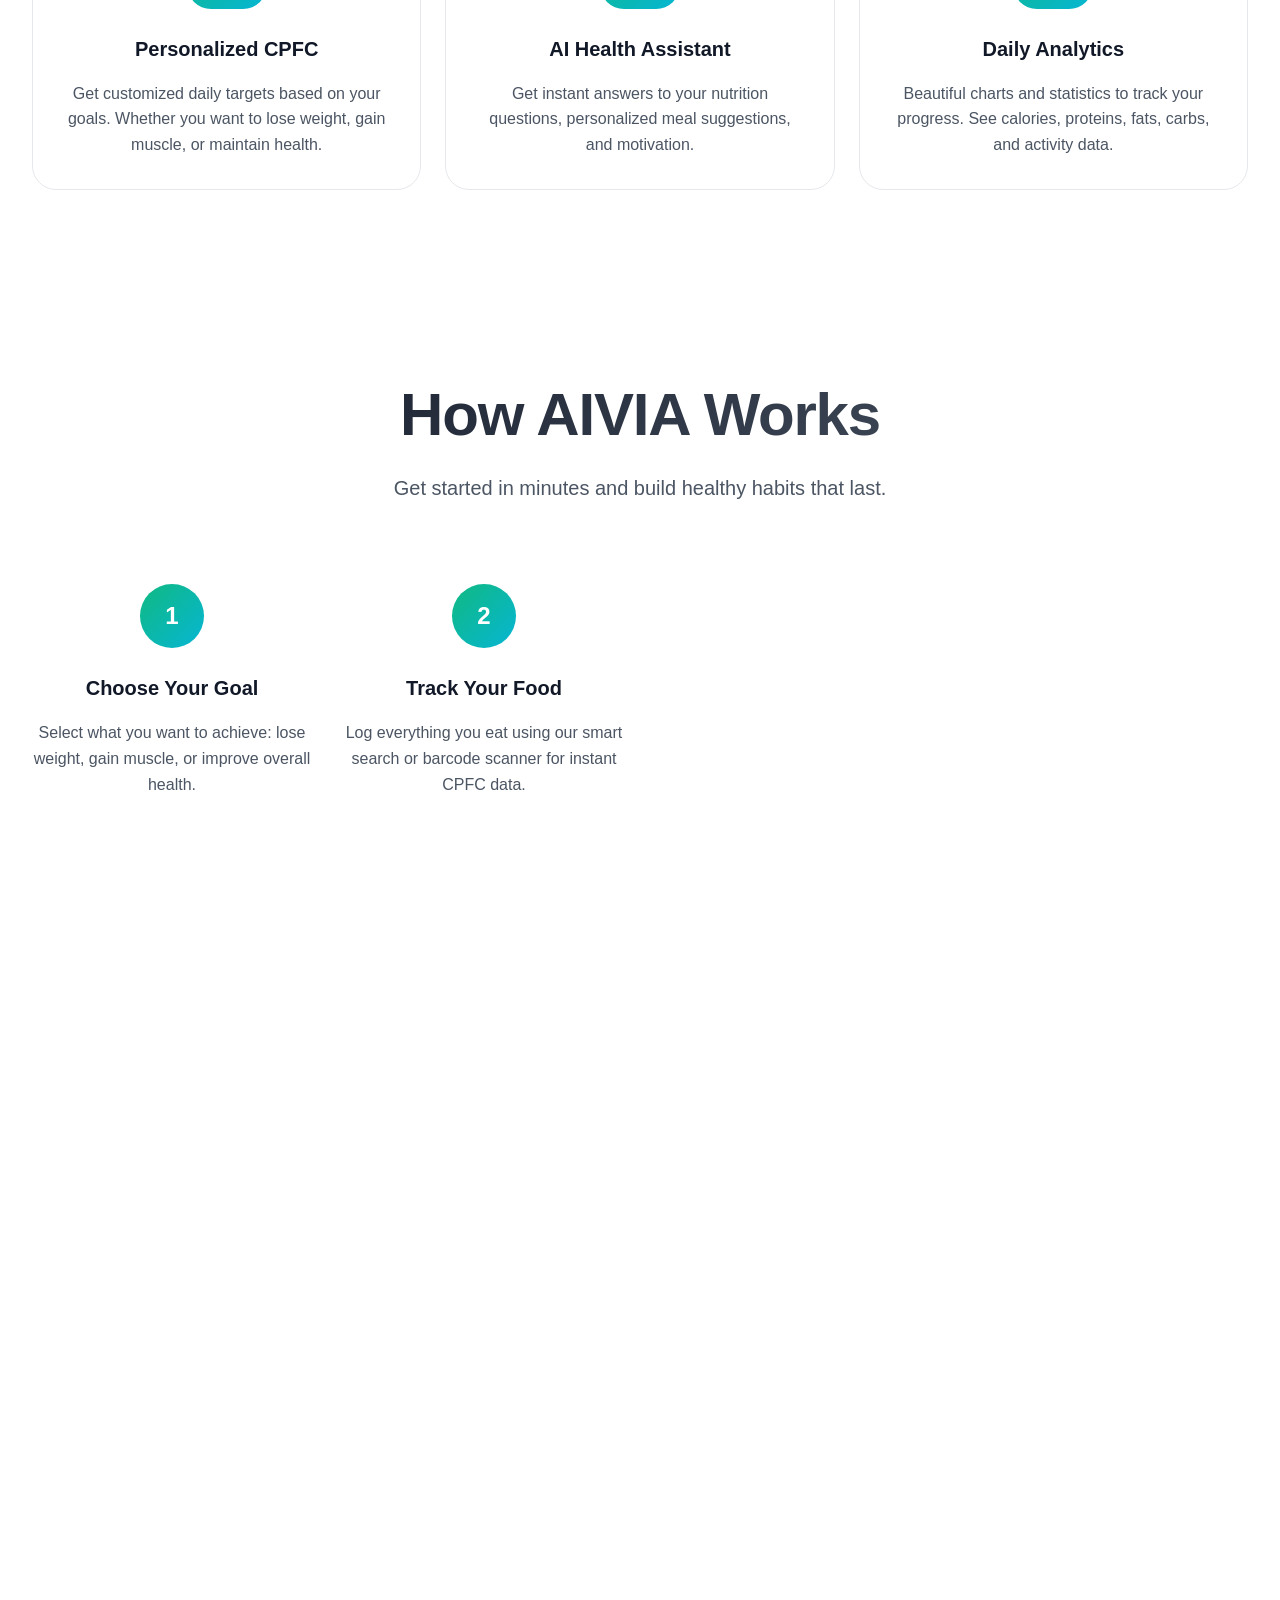
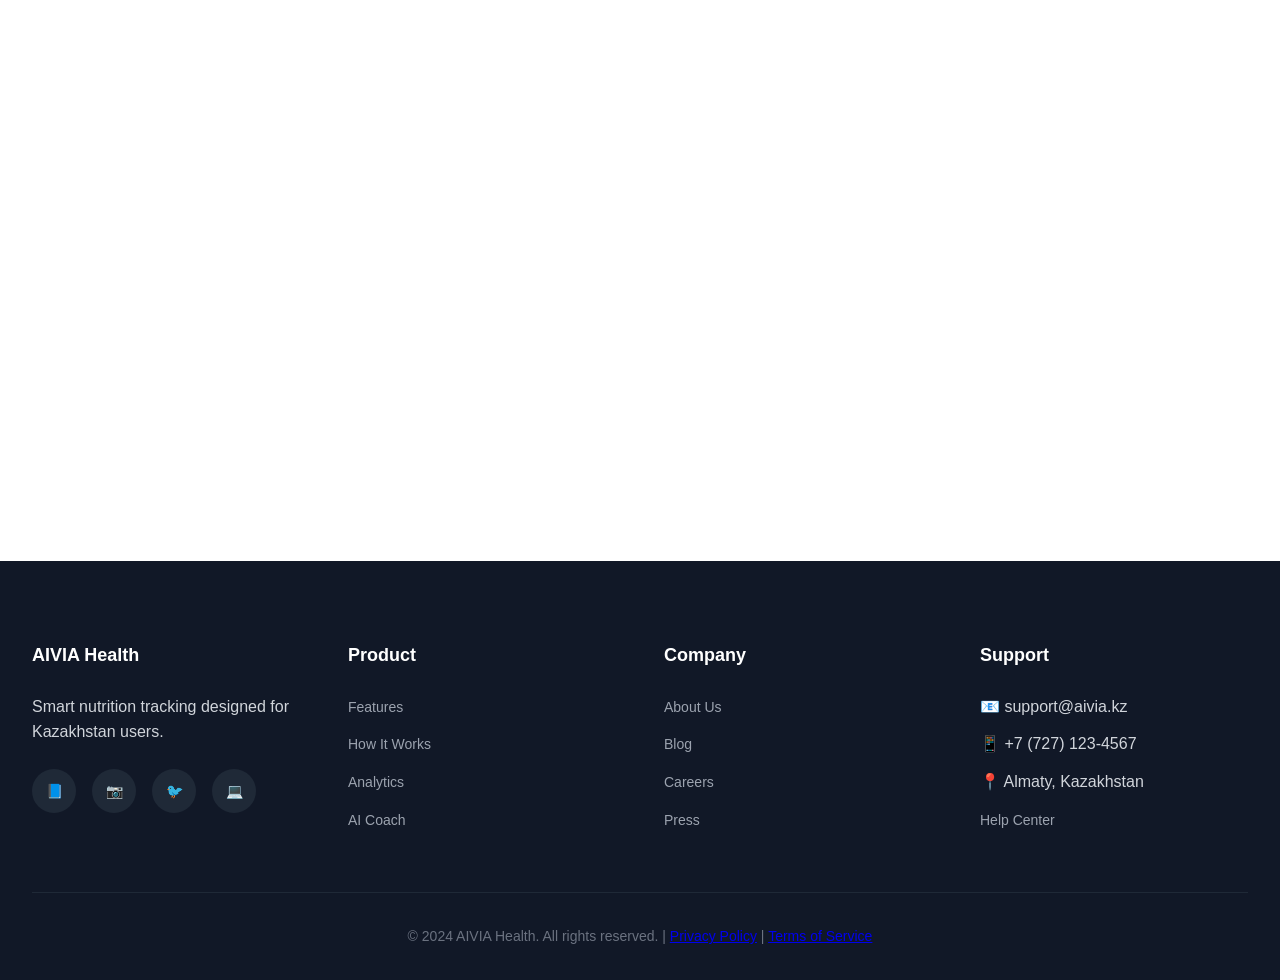
==== commit c1c11f7e: "Add files via upload" ====
--- a/AIVIA.html
+++ b/AIVIA.html
@@ -3,25 +3,25 @@
 <head>
     <meta charset="UTF-8">
     <meta name="viewport" content="width=device-width, initial-scale=1.0">
-    <title>AIVIA - Build Your Best Self | Health & Nutrition Tracking</title>
-    <meta name="description" content="Track food, monitor activity, and reach your health goals with AI support. Personalized CPFC system designed for Kazakhstan users.">
-    <meta name="keywords" content="health tracking, nutrition, food diary, activity monitor, AI health assistant, Kazakhstan">
-    <link rel="stylesheet" href="styles-health.css">
+    <title>AIVIA - Become the Best Version of Yourself | Health & Nutrition Tracking</title>
+    <meta name="description" content="Track food, monitor activity, and reach your health goals with AI guidance. Personalized CPFC system designed for Kazakhstan users.">
+    <meta name="keywords" content="health tracking, nutrition, food diary, activity monitor, AI health assistant, Kazakhstan, CPFC">
+    <link rel="stylesheet" href="styles-premium.css">
     <link rel="preconnect" href="https://fonts.googleapis.com">
     <link rel="preconnect" href="https://fonts.gstatic.com" crossorigin>
 </head>
-<body class="light-theme">
+<body>
     <!-- Navigation -->
     <nav>
         <div class="nav-container">
             <div class="logo">AIVIA</div>
             <div class="nav-menu">
                 <a href="#home" class="nav-link">Home</a>
+                <a href="#product" class="nav-link">Product</a>
                 <a href="#features" class="nav-link">Features</a>
                 <a href="#how-it-works" class="nav-link">How It Works</a>
                 <a href="#analytics" class="nav-link">Analytics</a>
-                <a href="#kazakh" class="nav-link">Kazakh</a>
-                <a href="#ai-coach" class="nav-link">AI Coach</a>
+                <a href="#kazakh" class="nav-link">Kazakhstan</a>
             </div>
             <div class="nav-controls">
                 <button class="lang-toggle" id="langToggle">EN</button>
@@ -34,11 +34,73 @@
     <section id="home" class="hero">
         <div class="hero-particles"></div>
         <div class="hero-content">
-            <h1 data-translate="heroTitle">Build Your Best Self</h1>
-            <p class="subtitle" data-translate="heroSubtitle">Track food, monitor activity, and reach your health goals with AI support.</p>
+            <h1 data-translate="heroTitle">Become the Best Version of Yourself</h1>
+            <p class="subtitle" data-translate="heroSubtitle">Track food, monitor activity, and reach your health goals with AI guidance.</p>
             <div class="hero-buttons">
-                <a href="#how-it-works" class="cta-button" data-translate="startJourney">Start Your Journey</a>
-                <a href="#features" class="cta-button secondary" data-translate="exploreFeatures">Explore Features</a>
+                <a href="#how-it-works" class="cta-button" data-translate="startTracking">Start Tracking</a>
+                <a href="#product" class="cta-button secondary" data-translate="exploreFeatures">Explore Features</a>
+            </div>
+        </div>
+    </section>
+
+    <!-- Product Preview Section -->
+    <section id="product">
+        <div class="section-header scroll-reveal">
+            <h2 class="section-title">See Your Health Journey</h2>
+            <p class="section-subtitle">Beautiful analytics that make tracking your nutrition and activity simple and motivating.</p>
+        </div>
+        <div class="product-preview scroll-reveal">
+            <div class="dashboard-mockup">
+                <div class="dashboard-preview">
+                    <div class="dashboard-header">
+                        <h3 class="dashboard-title">Today's Progress</h3>
+                        <span class="dashboard-date">March 4, 2026</span>
+                    </div>
+                    <div class="dashboard-stats">
+                        <div class="stat-card">
+                            <div class="stat-value">1,850</div>
+                            <div class="stat-label">Calories</div>
+                        </div>
+                        <div class="stat-card">
+                            <div class="stat-value">142g</div>
+                            <div class="stat-label">Protein</div>
+                        </div>
+                        <div class="stat-card">
+                            <div class="stat-value">85%</div>
+                            <div class="stat-label">Daily Goal</div>
+                        </div>
+                        <div class="stat-card">
+                            <div class="stat-value">450</div>
+                            <div class="stat-label">Calories Burned</div>
+                        </div>
+                    </div>
+                    <div class="chart-container">
+                        <p>📊 Weekly Progress Chart</p>
+                    </div>
+                </div>
+                <div class="feature-showcase">
+                    <div class="feature-highlight">
+                        <div class="feature-icon">🍎️</div>
+                        <div class="feature-content">
+                            <h3>Smart Food Tracking</h3>
+                            <p>Log meals instantly with our extensive food database and barcode scanner.</p>
+                        </div>
+                    </div>
+                    <div class="feature-highlight">
+                        <div class="feature-icon">🏃</div>
+                        <div class="feature-content">
+                            <h3>Activity Monitoring</h3>
+                            <p>Track workouts, steps, and calories burned with automatic calculations.</p>
+                        </div>
+                    </div>
+                    <div class="feature-highlight">
+                        <div class="feature-icon">🤖</div>
+                        <div class="feature-content">
+                            <h3>AI Health Coach</h3>
+                            <p>Get personalized nutrition advice and meal suggestions 24/7.</p>
+                        </div>
+                    </div>
+                </div>
             </div>
         </div>
     </section>
@@ -47,41 +109,57 @@
     <section id="problem" class="problem-section">
         <div class="problem-content scroll-reveal">
             <h3>Understanding Your Health is Complicated</h3>
-            <p>Many people don't understand what they eat or how it affects their health. Tracking food manually is complicated and confusing, and most apps don't support Kazakh language or local products.</p>
-            <p>AIVIA solves this by making health tracking simple, personalized, and accessible for everyone in Kazakhstan.</p>
+            <p>Most people don't truly understand what they eat or how it affects their health. Traditional tracking apps are complicated, confusing, and don't support local Kazakh products or language.</p>
+            <p>AIVIA makes health tracking simple, personalized, and accessible for everyone in Kazakhstan.</p>
         </div>
     </section>
 
     <!-- Solution Section -->
     <section id="features">
-        <h2 class="section-title">Smart Health Tracking</h2>
+        <div class="section-header scroll-reveal">
+            <h2 class="section-title">Smart Health Tracking</h2>
+            <p class="section-subtitle">Everything you need to build healthy habits and reach your fitness goals.</p>
+        </div>
         <div class="features-grid">
             <div class="feature-card scroll-reveal">
-                <div class="feature-icon">🍎️</div>
-                <h3>Smart Food Tracking</h3>
+                <div class="feature-icon-large">🍎️</div>
+                <h3>Food Tracking</h3>
                 <p>Track everything you eat with our extensive food database. Get instant CPFC calculations and nutritional insights.</p>
             </div>
             <div class="feature-card scroll-reveal">
-                <div class="feature-icon">📱</div>
+                <div class="feature-icon-large">📱</div>
                 <h3>Barcode Scanner</h3>
                 <p>Scan product barcodes for instant nutritional information. Works with local Kazakhstan products.</p>
             </div>
             <div class="feature-card scroll-reveal">
-                <div class="feature-icon">🏃</div>
+                <div class="feature-icon-large">🏃</div>
                 <h3>Activity Monitoring</h3>
                 <p>Track your physical activity and calories burned. From walking to gym workouts, we've got you covered.</p>
             </div>
             <div class="feature-card scroll-reveal">
-                <div class="feature-icon">📊</div>
+                <div class="feature-icon-large">📊</div>
                 <h3>Personalized CPFC</h3>
                 <p>Get customized daily targets based on your goals. Whether you want to lose weight, gain muscle, or maintain health.</p>
             </div>
+            <div class="feature-card scroll-reveal">
+                <div class="feature-icon-large">🤖</div>
+                <h3>AI Health Assistant</h3>
+                <p>Get instant answers to your nutrition questions, personalized meal suggestions, and motivation.</p>
+            </div>
+            <div class="feature-card scroll-reveal">
+                <div class="feature-icon-large">📈</div>
+                <h3>Daily Analytics</h3>
+                <p>Beautiful charts and statistics to track your progress. See calories, proteins, fats, carbs, and activity data.</p>
+            </div>
         </div>
     </section>
 
     <!-- How It Works Section -->
     <section id="how-it-works">
-        <h2 class="section-title">How AIVIA Works</h2>
+        <div class="section-header scroll-reveal">
+            <h2 class="section-title">How AIVIA Works</h2>
+            <p class="section-subtitle">Get started in minutes and build healthy habits that last.</p>
+        </div>
         <div class="steps-container">
             <div class="step-card scroll-reveal">
                 <div class="step-number">1</div>
@@ -111,53 +189,68 @@
         </div>
     </section>
 
-    <!-- Analytics Preview Section -->
+    <!-- Analytics Section -->
     <section id="analytics">
-        <h2 class="section-title">Visual Analytics Dashboard</h2>
-        <div class="analytics-preview scroll-reveal">
-            <div class="dashboard-mockup">
-                <div class="chart-placeholder">
-                    <p>📊 Daily Progress Chart</p>
-                </div>
-                <div class="stats-grid">
-                    <div class="stat-item">
-                        <div class="stat-value">1,850</div>
-                        <div class="stat-label">Calories Today</div>
-                    </div>
-                    <div class="stat-item">
-                        <div class="stat-value">142g</div>
-                        <div class="stat-label">Protein Goal</div>
-                    </div>
-                    <div class="stat-item">
-                        <div class="stat-value">85%</div>
-                        <div class="stat-label">Daily Target</div>
-                    </div>
-                    <div class="stat-item">
-                        <div class="stat-value">450</div>
-                        <div class="stat-label">Calories Burned</div>
-                    </div>
-                </div>
-            </div>
-        </div>
-    </section>
-
-    <!-- Kazakh Localization Section -->
-    <section id="kazakh" class="kazakh-section scroll-reveal">
-        <h2 class="section-title">Made for Kazakhstan</h2>
-        <div class="language-highlight">🇰🇿</div>
-        <p><strong>Full Kazakh Language Support</strong> - The only health app that completely supports Kazakh language and understands local food products.</p>
-        <p><strong>Local Product Database</strong> - Includes popular Kazakhstan brands and traditional foods you won't find in other apps.</p>
-        <p><strong>Cultural Understanding</strong> - Designed specifically for Kazakhstani lifestyle and eating habits.</p>
+        <div class="section-header scroll-reveal">
+            <h2 class="section-title">Visual Analytics Dashboard</h2>
+            <p class="section-subtitle">Track your progress with beautiful, easy-to-understand charts and statistics.</p>
+        </div>
+        <div class="analytics-section scroll-reveal">
+            <div class="analytics-grid">
+                <div class="analytics-card">
+                    <div class="analytics-value">12.5k</div>
+                    <div class="analytics-label">Active Users</div>
+                </div>
+                <div class="analytics-card">
+                    <div class="analytics-value">2.3M</div>
+                    <div class="analytics-label">Foods Tracked</div>
+                </div>
+                <div class="analytics-card">
+                    <div class="analytics-value">89%</div>
+                    <div class="analytics-label">Goal Achievement</div>
+                </div>
+                <div class="analytics-card">
+                    <div class="analytics-value">4.8</div>
+                    <div class="analytics-label">User Rating</div>
+                </div>
+            </div>
+        </div>
     </section>
 
     <!-- AI Coach Section -->
-    <section id="ai-coach" class="ai-coach scroll-reveal">
-        <h2 class="section-title">Your Personal AI Health Assistant</h2>
-        <div class="ai-avatar">🤖</div>
-        <h3>Available 24/7 to Help You</h3>
+    <section id="ai-coach" class="ai-coach-section scroll-reveal">
+        <div class="section-header">
+            <h2 class="section-title">Your Personal AI Health Assistant</h2>
+            <p class="section-subtitle">Available 24/7 to help you make better nutrition decisions.</p>
+        </div>
+        <div class="ai-avatar floating">🤖</div>
+        <h3>Smart Nutrition Guidance</h3>
         <p>Get instant answers to your nutrition questions, personalized meal suggestions, and motivation to stay on track with your health goals.</p>
         <div class="chat-preview">
             <div class="chat-message">What should I eat today to reach my protein goal?</div>
+        </div>
+    </section>
+
+    <!-- Kazakhstan Section -->
+    <section id="kazakh" class="kazakh-section scroll-reveal">
+        <div class="section-header">
+            <h2 class="section-title">Made for Kazakhstan</h2>
+            <p class="section-subtitle">The only health app that truly understands local needs.</p>
+        </div>
+        <div class="flag-icon">🇰🇿</div>
+        <div class="kazakh-features">
+            <div class="kazakh-feature">
+                <h4>🇰🇿 Full Kazakh Language Support</h4>
+                <p>Complete localization in Kazakh language with culturally appropriate nutrition guidance.</p>
+            </div>
+            <div class="kazakh-feature">
+                <h4>🛒 Local Product Database</h4>
+                <p>Includes popular Kazakhstan brands and traditional foods you won't find in other apps.</p>
+            </div>
+            <div class="kazakh-feature">
+                <h4>🎯 Cultural Understanding</h4>
+                <p>Designed specifically for Kazakhstani lifestyle, eating habits, and local cuisine preferences.</p>
+            </div>
         </div>
     </section>
 
@@ -194,20 +287,22 @@
                 </ul>
             </div>
             <div class="footer-section">
+                <h3>Company</h3>
+                <ul>
+                    <li><a href="#">About Us</a></li>
+                    <li><a href="#">Blog</a></li>
+                    <li><a href="#">Careers</a></li>
+                    <li><a href="#">Press</a></li>
+                </ul>
+            </div>
+            <div class="footer-section">
                 <h3>Support</h3>
                 <ul>
                     <li>📧 support@aivia.kz</li>
                     <li>📱 +7 (727) 123-4567</li>
                     <li>📍 Almaty, Kazakhstan</li>
+                    <li><a href="#">Help Center</a></li>
                 </ul>
-            </div>
-            <div class="footer-section">
-                <h3>Download</h3>
-                <p>Available on iOS and Android</p>
-                <div class="hero-buttons">
-                    <a href="#" class="cta-button secondary">📱 App Store</a>
-                    <a href="#" class="cta-button secondary">🤖 Google Play</a>
-                </div>
             </div>
         </div>
         <div class="footer-bottom">
@@ -215,6 +310,6 @@
         </div>
     </footer>
 
-    <script src="script-health.js"></script>
+    <script src="script-premium.js"></script>
 </body>
 </html>
--- a/styles-premium.css
+++ b/styles-premium.css
@@ -0,0 +1,990 @@
+/* AIVIA - Premium Health-Tech Startup Landing Page */
+/* Modern design inspired by Apple, Stripe, Notion */
+
+* {
+    margin: 0;
+    padding: 0;
+    box-sizing: border-box;
+}
+
+:root {
+    /* Health-tech color palette */
+    --primary-emerald: #10b981;
+    --primary-emerald-light: #34d399;
+    --primary-emerald-dark: #059669;
+    --secondary-turquoise: #06b6d4;
+    --secondary-turquoise-light: #22d3ee;
+    --accent-blue: #3b82f6;
+    --accent-blue-light: #60a5fa;
+    --accent-indigo: #6366f1;
+    
+    /* Neutral colors */
+    --white: #ffffff;
+    --gray-50: #f9fafb;
+    --gray-100: #f3f4f6;
+    --gray-200: #e5e7eb;
+    --gray-300: #d1d5db;
+    --gray-400: #9ca3af;
+    --gray-500: #6b7280;
+    --gray-600: #4b5563;
+    --gray-700: #374151;
+    --gray-800: #1f2937;
+    --gray-900: #111827;
+    
+    /* Glassmorphism */
+    --glass-bg: rgba(255, 255, 255, 0.7);
+    --glass-border: rgba(255, 255, 255, 0.2);
+    --glass-shadow: rgba(0, 0, 0, 0.1);
+    
+    /* Typography scale */
+    --text-xs: 0.75rem;
+    --text-sm: 0.875rem;
+    --text-base: 1rem;
+    --text-lg: 1.125rem;
+    --text-xl: 1.25rem;
+    --text-2xl: 1.5rem;
+    --text-3xl: 1.875rem;
+    --text-4xl: 2.25rem;
+    --text-5xl: 3rem;
+    --text-6xl: 3.75rem;
+    --text-7xl: 4.5rem;
+    --text-8xl: 6rem;
+    
+    /* Spacing scale */
+    --space-1: 0.25rem;
+    --space-2: 0.5rem;
+    --space-3: 0.75rem;
+    --space-4: 1rem;
+    --space-5: 1.25rem;
+    --space-6: 1.5rem;
+    --space-8: 2rem;
+    --space-10: 2.5rem;
+    --space-12: 3rem;
+    --space-16: 4rem;
+    --space-20: 5rem;
+    --space-24: 6rem;
+    --space-32: 8rem;
+    
+    /* Border radius */
+    --radius-sm: 0.375rem;
+    --radius-md: 0.5rem;
+    --radius-lg: 0.75rem;
+    --radius-xl: 1rem;
+    --radius-2xl: 1.5rem;
+    --radius-3xl: 2rem;
+    --radius-full: 9999px;
+}
+
+/* Typography */
+@import url('https://fonts.googleapis.com/css2?family=Inter:wght@100;200;300;400;500;600;700;800;900&display=swap');
+
+html {
+    scroll-behavior: smooth;
+}
+
+body {
+    font-family: 'Inter', -apple-system, BlinkMacSystemFont, 'Segoe UI', sans-serif;
+    line-height: 1.6;
+    color: var(--gray-900);
+    background: var(--white);
+    overflow-x: hidden;
+    font-feature-settings: 'cv02', 'cv03', 'cv04', 'cv11';
+}
+
+/* Gradient backgrounds */
+body::before {
+    content: '';
+    position: fixed;
+    top: 0;
+    left: 0;
+    right: 0;
+    bottom: 0;
+    background: 
+        radial-gradient(circle at 20% 20%, rgba(16, 185, 129, 0.03) 0%, transparent 50%),
+        radial-gradient(circle at 80% 80%, rgba(6, 182, 212, 0.04) 0%, transparent 50%),
+        radial-gradient(circle at 40% 40%, rgba(59, 130, 246, 0.02) 0%, transparent 50%);
+    pointer-events: none;
+    z-index: -1;
+}
+
+/* Navigation */
+nav {
+    position: fixed;
+    top: 0;
+    left: 0;
+    right: 0;
+    z-index: 1000;
+    padding: var(--space-6) var(--space-8);
+    backdrop-filter: blur(20px);
+    background: rgba(255, 255, 255, 0.8);
+    border-bottom: 1px solid var(--gray-200);
+    transition: all 0.3s ease;
+}
+
+.nav-container {
+    max-width: 1400px;
+    margin: 0 auto;
+    display: flex;
+    justify-content: space-between;
+    align-items: center;
+}
+
+.logo {
+    font-size: var(--text-2xl);
+    font-weight: 900;
+    background: linear-gradient(135deg, var(--primary-emerald), var(--secondary-turquoise));
+    -webkit-background-clip: text;
+    -webkit-text-fill-color: transparent;
+    background-clip: text;
+    letter-spacing: -0.02em;
+}
+
+.nav-menu {
+    display: flex;
+    gap: var(--space-8);
+    align-items: center;
+}
+
+.nav-link {
+    color: var(--gray-600);
+    text-decoration: none;
+    font-weight: 500;
+    font-size: var(--text-sm);
+    transition: all 0.2s ease;
+    position: relative;
+}
+
+.nav-link::after {
+    content: '';
+    position: absolute;
+    bottom: -4px;
+    left: 0;
+    width: 0;
+    height: 2px;
+    background: linear-gradient(90deg, var(--primary-emerald), var(--secondary-turquoise));
+    transition: width 0.3s ease;
+}
+
+.nav-link:hover {
+    color: var(--gray-900);
+}
+
+.nav-link:hover::after {
+    width: 100%;
+}
+
+.nav-controls {
+    display: flex;
+    gap: var(--space-4);
+    align-items: center;
+}
+
+.theme-toggle, .lang-toggle {
+    background: var(--glass-bg);
+    backdrop-filter: blur(10px);
+    border: 1px solid var(--gray-200);
+    padding: var(--space-3) var(--space-4);
+    border-radius: var(--radius-full);
+    cursor: pointer;
+    transition: all 0.2s ease;
+    font-weight: 500;
+    font-size: var(--text-sm);
+    color: var(--gray-700);
+}
+
+.theme-toggle:hover, .lang-toggle:hover {
+    background: var(--gray-50);
+    transform: translateY(-1px);
+}
+
+.theme-toggle {
+    font-size: var(--text-lg);
+    width: 40px;
+    height: 40px;
+    padding: 0;
+    display: flex;
+    align-items: center;
+    justify-content: center;
+}
+
+/* Hero Section */
+.hero {
+    min-height: 100vh;
+    display: flex;
+    align-items: center;
+    justify-content: center;
+    position: relative;
+    overflow: hidden;
+    padding: var(--space-24) var(--space-8) var(--space-16);
+}
+
+.hero::before {
+    content: '';
+    position: absolute;
+    top: 0;
+    left: 0;
+    right: 0;
+    bottom: 0;
+    background: linear-gradient(135deg, 
+        rgba(16, 185, 129, 0.05) 0%, 
+        rgba(6, 182, 212, 0.03) 50%, 
+        rgba(59, 130, 246, 0.02) 100%);
+    z-index: -1;
+}
+
+.hero-particles {
+    position: absolute;
+    top: 0;
+    left: 0;
+    width: 100%;
+    height: 100%;
+    z-index: -1;
+}
+
+.hero-content {
+    max-width: 1200px;
+    text-align: center;
+    position: relative;
+    z-index: 1;
+}
+
+.hero h1 {
+    font-size: clamp(var(--text-5xl), 8vw, var(--text-8xl));
+    font-weight: 900;
+    line-height: 0.9;
+    letter-spacing: -0.03em;
+    margin-bottom: var(--space-6);
+    background: linear-gradient(135deg, var(--gray-900), var(--gray-700));
+    -webkit-background-clip: text;
+    -webkit-text-fill-color: transparent;
+    background-clip: text;
+    opacity: 0;
+    transform: translateY(30px);
+    animation: fadeInUp 1s ease forwards;
+}
+
+.hero .subtitle {
+    font-size: clamp(var(--text-xl), 3vw, var(--text-3xl));
+    font-weight: 400;
+    color: var(--gray-600);
+    line-height: 1.4;
+    margin-bottom: var(--space-10);
+    max-width: 800px;
+    margin-left: auto;
+    margin-right: auto;
+    opacity: 0;
+    transform: translateY(30px);
+    animation: fadeInUp 1s ease 0.2s forwards;
+}
+
+.hero-buttons {
+    display: flex;
+    gap: var(--space-4);
+    justify-content: center;
+    flex-wrap: wrap;
+    opacity: 0;
+    transform: translateY(30px);
+    animation: fadeInUp 1s ease 0.4s forwards;
+}
+
+.cta-button {
+    display: inline-flex;
+    align-items: center;
+    padding: var(--space-4) var(--space-8);
+    background: linear-gradient(135deg, var(--primary-emerald), var(--secondary-turquoise));
+    color: white;
+    text-decoration: none;
+    border-radius: var(--radius-full);
+    font-size: var(--text-base);
+    font-weight: 600;
+    transition: all 0.3s ease;
+    border: none;
+    cursor: pointer;
+    position: relative;
+    overflow: hidden;
+    box-shadow: 0 4px 20px rgba(16, 185, 129, 0.25);
+}
+
+.cta-button.secondary {
+    background: var(--white);
+    color: var(--gray-900);
+    border: 1px solid var(--gray-200);
+    box-shadow: 0 4px 20px rgba(0, 0, 0, 0.05);
+}
+
+.cta-button::before {
+    content: '';
+    position: absolute;
+    top: 50%;
+    left: 50%;
+    width: 0;
+    height: 0;
+    border-radius: 50%;
+    background: rgba(255, 255, 255, 0.2);
+    transform: translate(-50%, -50%);
+    transition: width 0.6s, height 0.6s;
+}
+
+.cta-button:hover::before {
+    width: 300px;
+    height: 300px;
+}
+
+.cta-button:hover {
+    transform: translateY(-2px);
+    box-shadow: 0 8px 30px rgba(16, 185, 129, 0.35);
+}
+
+.cta-button.secondary:hover {
+    background: var(--gray-50);
+    box-shadow: 0 8px 30px rgba(0, 0, 0, 0.1);
+}
+
+/* Section Styling */
+section {
+    padding: var(--space-24) var(--space-8);
+    max-width: 1400px;
+    margin: 0 auto;
+    position: relative;
+}
+
+.section-header {
+    text-align: center;
+    margin-bottom: var(--space-20);
+}
+
+.section-title {
+    font-size: clamp(var(--text-4xl), 5vw, var(--text-6xl));
+    font-weight: 900;
+    line-height: 1.1;
+    letter-spacing: -0.02em;
+    margin-bottom: var(--space-6);
+    background: linear-gradient(135deg, var(--gray-900), var(--gray-600));
+    -webkit-background-clip: text;
+    -webkit-text-fill-color: transparent;
+    background-clip: text;
+}
+
+.section-subtitle {
+    font-size: var(--text-xl);
+    color: var(--gray-600);
+    max-width: 600px;
+    margin: 0 auto;
+    line-height: 1.6;
+}
+
+/* Product Preview Section */
+.product-preview {
+    background: var(--gray-50);
+    border-radius: var(--radius-3xl);
+    padding: var(--space-12);
+    position: relative;
+    overflow: hidden;
+}
+
+.product-preview::before {
+    content: '';
+    position: absolute;
+    top: 0;
+    left: 0;
+    right: 0;
+    bottom: 0;
+    background: linear-gradient(135deg, 
+        rgba(16, 185, 129, 0.05) 0%, 
+        rgba(6, 182, 212, 0.03) 100%);
+    z-index: -1;
+}
+
+.dashboard-mockup {
+    display: grid;
+    grid-template-columns: 1fr 1fr;
+    gap: var(--space-8);
+    align-items: center;
+}
+
+.dashboard-preview {
+    background: var(--white);
+    border-radius: var(--radius-2xl);
+    padding: var(--space-8);
+    box-shadow: 0 20px 60px rgba(0, 0, 0, 0.1);
+    border: 1px solid var(--gray-200);
+}
+
+.dashboard-header {
+    display: flex;
+    justify-content: space-between;
+    align-items: center;
+    margin-bottom: var(--space-6);
+}
+
+.dashboard-title {
+    font-size: var(--text-lg);
+    font-weight: 700;
+    color: var(--gray-900);
+}
+
+.dashboard-stats {
+    display: grid;
+    grid-template-columns: repeat(2, 1fr);
+    gap: var(--space-4);
+    margin-bottom: var(--space-6);
+}
+
+.stat-card {
+    background: var(--gray-50);
+    border-radius: var(--radius-xl);
+    padding: var(--space-4);
+    text-align: center;
+}
+
+.stat-value {
+    font-size: var(--text-3xl);
+    font-weight: 800;
+    color: var(--primary-emerald);
+    margin-bottom: var(--space-2);
+}
+
+.stat-label {
+    font-size: var(--text-sm);
+    color: var(--gray-600);
+    font-weight: 500;
+}
+
+.chart-container {
+    height: 200px;
+    background: linear-gradient(135deg, rgba(16, 185, 129, 0.05), rgba(6, 182, 212, 0.05));
+    border-radius: var(--radius-xl);
+    display: flex;
+    align-items: center;
+    justify-content: center;
+    color: var(--gray-500);
+    font-weight: 500;
+}
+
+.feature-showcase {
+    display: flex;
+    flex-direction: column;
+    gap: var(--space-6);
+}
+
+.feature-highlight {
+    display: flex;
+    align-items: center;
+    gap: var(--space-4);
+}
+
+.feature-icon {
+    width: 48px;
+    height: 48px;
+    border-radius: var(--radius-xl);
+    background: linear-gradient(135deg, var(--primary-emerald), var(--secondary-turquoise));
+    display: flex;
+    align-items: center;
+    justify-content: center;
+    font-size: var(--text-xl);
+    color: white;
+    flex-shrink: 0;
+}
+
+.feature-content h3 {
+    font-size: var(--text-lg);
+    font-weight: 700;
+    color: var(--gray-900);
+    margin-bottom: var(--space-2);
+}
+
+.feature-content p {
+    color: var(--gray-600);
+    line-height: 1.5;
+}
+
+/* Problem Section */
+.problem-section {
+    text-align: center;
+    padding: var(--space-20) var(--space-8);
+}
+
+.problem-content {
+    max-width: 800px;
+    margin: 0 auto;
+}
+
+.problem-content h3 {
+    font-size: var(--text-4xl);
+    font-weight: 800;
+    color: var(--gray-900);
+    margin-bottom: var(--space-6);
+    line-height: 1.2;
+}
+
+.problem-content p {
+    font-size: var(--text-xl);
+    color: var(--gray-600);
+    line-height: 1.7;
+    margin-bottom: var(--space-6);
+}
+
+/* Features Grid */
+.features-grid {
+    display: grid;
+    grid-template-columns: repeat(auto-fit, minmax(350px, 1fr));
+    gap: var(--space-6);
+    margin-top: var(--space-12);
+}
+
+.feature-card {
+    background: var(--white);
+    border-radius: var(--radius-2xl);
+    padding: var(--space-8);
+    text-align: center;
+    border: 1px solid var(--gray-200);
+    transition: all 0.3s ease;
+    position: relative;
+    overflow: hidden;
+}
+
+.feature-card::before {
+    content: '';
+    position: absolute;
+    top: 0;
+    left: 0;
+    right: 0;
+    height: 4px;
+    background: linear-gradient(90deg, var(--primary-emerald), var(--secondary-turquoise));
+    opacity: 0;
+    transition: opacity 0.3s ease;
+}
+
+.feature-card:hover::before {
+    opacity: 1;
+}
+
+.feature-card:hover {
+    transform: translateY(-8px);
+    box-shadow: 0 20px 60px rgba(0, 0, 0, 0.1);
+    border-color: var(--gray-300);
+}
+
+.feature-icon-large {
+    width: 80px;
+    height: 80px;
+    border-radius: var(--radius-2xl);
+    background: linear-gradient(135deg, var(--primary-emerald), var(--secondary-turquoise));
+    display: flex;
+    align-items: center;
+    justify-content: center;
+    font-size: var(--text-3xl);
+    color: white;
+    margin: 0 auto var(--space-6);
+}
+
+.feature-card h3 {
+    font-size: var(--text-xl);
+    font-weight: 700;
+    color: var(--gray-900);
+    margin-bottom: var(--space-4);
+}
+
+.feature-card p {
+    color: var(--gray-600);
+    line-height: 1.6;
+    font-size: var(--text-base);
+}
+
+/* How It Works Section */
+.steps-container {
+    display: grid;
+    grid-template-columns: repeat(auto-fit, minmax(250px, 1fr));
+    gap: var(--space-8);
+    margin-top: var(--space-12);
+}
+
+.step-card {
+    text-align: center;
+    position: relative;
+}
+
+.step-number {
+    width: 64px;
+    height: 64px;
+    border-radius: var(--radius-full);
+    background: linear-gradient(135deg, var(--primary-emerald), var(--secondary-turquoise));
+    color: white;
+    display: flex;
+    align-items: center;
+    justify-content: center;
+    font-size: var(--text-2xl);
+    font-weight: 800;
+    margin: 0 auto var(--space-6);
+}
+
+.step-card h3 {
+    font-size: var(--text-xl);
+    font-weight: 700;
+    color: var(--gray-900);
+    margin-bottom: var(--space-4);
+}
+
+.step-card p {
+    color: var(--gray-600);
+    line-height: 1.6;
+}
+
+/* Analytics Section */
+.analytics-section {
+    background: var(--gray-50);
+    border-radius: var(--radius-3xl);
+    padding: var(--space-16);
+    margin-top: var(--space-20);
+}
+
+.analytics-grid {
+    display: grid;
+    grid-template-columns: repeat(auto-fit, minmax(200px, 1fr));
+    gap: var(--space-6);
+}
+
+.analytics-card {
+    background: var(--white);
+    border-radius: var(--radius-2xl);
+    padding: var(--space-6);
+    text-align: center;
+    border: 1px solid var(--gray-200);
+}
+
+.analytics-value {
+    font-size: var(--text-4xl);
+    font-weight: 900;
+    color: var(--primary-emerald);
+    margin-bottom: var(--space-2);
+}
+
+.analytics-label {
+    font-size: var(--text-sm);
+    color: var(--gray-600);
+    font-weight: 500;
+}
+
+/* AI Coach Section */
+.ai-coach-section {
+    background: linear-gradient(135deg, rgba(16, 185, 129, 0.05), rgba(6, 182, 212, 0.03));
+    border-radius: var(--radius-3xl);
+    padding: var(--space-16);
+    text-align: center;
+    border: 1px solid var(--gray-200);
+}
+
+.ai-avatar {
+    width: 120px;
+    height: 120px;
+    border-radius: var(--radius-full);
+    background: linear-gradient(135deg, var(--primary-emerald), var(--secondary-turquoise));
+    display: flex;
+    align-items: center;
+    justify-content: center;
+    font-size: var(--text-4xl);
+    color: white;
+    margin: 0 auto var(--space-8);
+}
+
+.chat-preview {
+    background: var(--white);
+    border-radius: var(--radius-2xl);
+    padding: var(--space-6);
+    margin-top: var(--space-8);
+    border: 1px solid var(--gray-200);
+    max-width: 600px;
+    margin-left: auto;
+    margin-right: auto;
+}
+
+.chat-message {
+    background: linear-gradient(135deg, var(--primary-emerald), var(--secondary-turquoise));
+    color: white;
+    border-radius: var(--radius-xl);
+    padding: var(--space-4) var(--space-6);
+    margin-bottom: var(--space-4);
+    position: relative;
+    text-align: left;
+}
+
+.chat-message::before {
+    content: '';
+    position: absolute;
+    bottom: -8px;
+    left: 20px;
+    width: 0;
+    height: 0;
+    border-left: 8px solid transparent;
+    border-right: 8px solid transparent;
+    border-top: 8px solid var(--secondary-turquoise);
+}
+
+/* Kazakhstan Section */
+.kazakh-section {
+    background: linear-gradient(135deg, rgba(16, 185, 129, 0.05), rgba(6, 182, 212, 0.03));
+    border-radius: var(--radius-3xl);
+    padding: var(--space-16);
+    text-align: center;
+    border: 1px solid var(--gray-200);
+}
+
+.flag-icon {
+    font-size: var(--text-6xl);
+    margin-bottom: var(--space-6);
+}
+
+.kazakh-features {
+    display: grid;
+    grid-template-columns: repeat(auto-fit, minmax(300px, 1fr));
+    gap: var(--space-6);
+    margin-top: var(--space-8);
+}
+
+.kazakh-feature {
+    background: var(--white);
+    border-radius: var(--radius-xl);
+    padding: var(--space-6);
+    border: 1px solid var(--gray-200);
+}
+
+.kazakh-feature h4 {
+    font-size: var(--text-lg);
+    font-weight: 700;
+    color: var(--primary-emerald);
+    margin-bottom: var(--space-3);
+}
+
+.kazakh-feature p {
+    color: var(--gray-600);
+    line-height: 1.6;
+}
+
+/* CTA Section */
+.cta-section {
+    text-align: center;
+    padding: var(--space-20) var(--space-8);
+    background: linear-gradient(135deg, rgba(16, 185, 129, 0.05), rgba(6, 182, 212, 0.03));
+    border-radius: var(--radius-3xl);
+    margin: var(--space-20) auto;
+    max-width: 1200px;
+}
+
+.cta-section h2 {
+    font-size: var(--text-5xl);
+    font-weight: 900;
+    color: var(--gray-900);
+    margin-bottom: var(--space-6);
+    line-height: 1.1;
+}
+
+.cta-section p {
+    font-size: var(--text-xl);
+    color: var(--gray-600);
+    margin-bottom: var(--space-10);
+    max-width: 600px;
+    margin-left: auto;
+    margin-right: auto;
+}
+
+/* Footer */
+footer {
+    background: var(--gray-900);
+    color: var(--gray-300);
+    padding: var(--space-20) var(--space-8) var(--space-8);
+    margin-top: var(--space-32);
+}
+
+.footer-content {
+    max-width: 1400px;
+    margin: 0 auto;
+    display: grid;
+    grid-template-columns: repeat(auto-fit, minmax(250px, 1fr));
+    gap: var(--space-12);
+    margin-bottom: var(--space-12);
+}
+
+.footer-section h3 {
+    font-size: var(--text-lg);
+    font-weight: 700;
+    color: var(--white);
+    margin-bottom: var(--space-6);
+}
+
+.footer-section ul {
+    list-style: none;
+}
+
+.footer-section ul li {
+    margin-bottom: var(--space-3);
+}
+
+.footer-section a {
+    color: var(--gray-400);
+    text-decoration: none;
+    transition: color 0.2s ease;
+    font-size: var(--text-sm);
+}
+
+.footer-section a:hover {
+    color: var(--white);
+}
+
+.social-links {
+    display: flex;
+    gap: var(--space-4);
+    margin-top: var(--space-6);
+}
+
+.social-link {
+    width: 44px;
+    height: 44px;
+    border-radius: var(--radius-full);
+    background: var(--gray-800);
+    display: flex;
+    align-items: center;
+    justify-content: center;
+    color: var(--gray-400);
+    text-decoration: none;
+    transition: all 0.2s ease;
+    font-size: var(--text-lg);
+}
+
+.social-link:hover {
+    background: var(--primary-emerald);
+    color: white;
+    transform: translateY(-2px);
+}
+
+.footer-bottom {
+    text-align: center;
+    padding-top: var(--space-8);
+    border-top: 1px solid var(--gray-800);
+    color: var(--gray-500);
+    font-size: var(--text-sm);
+}
+
+/* Animations */
+@keyframes fadeInUp {
+    from {
+        opacity: 0;
+        transform: translateY(30px);
+    }
+    to {
+        opacity: 1;
+        transform: translateY(0);
+    }
+}
+
+@keyframes float {
+    0%, 100% { transform: translateY(0); }
+    50% { transform: translateY(-20px); }
+}
+
+@keyframes pulse {
+    0%, 100% { opacity: 1; }
+    50% { opacity: 0.7; }
+}
+
+.floating {
+    animation: float 4s ease-in-out infinite;
+}
+
+.pulsing {
+    animation: pulse 2s ease-in-out infinite;
+}
+
+/* Scroll Reveal */
+.scroll-reveal {
+    opacity: 0;
+    transform: translateY(40px);
+    transition: all 0.8s ease;
+}
+
+.scroll-reveal.revealed {
+    opacity: 1;
+    transform: translateY(0);
+}
+
+/* Responsive Design */
+@media (max-width: 1024px) {
+    .dashboard-mockup {
+        grid-template-columns: 1fr;
+    }
+    
+    .features-grid {
+        grid-template-columns: repeat(auto-fit, minmax(300px, 1fr));
+    }
+}
+
+@media (max-width: 768px) {
+    nav {
+        padding: var(--space-4) var(--space-6);
+    }
+    
+    .nav-container {
+        flex-direction: column;
+        gap: var(--space-4);
+    }
+    
+    .nav-menu {
+        display: none;
+    }
+    
+    section {
+        padding: var(--space-16) var(--space-6);
+    }
+    
+    .hero {
+        padding: var(--space-20) var(--space-6) var(--space-16);
+    }
+    
+    .hero-buttons {
+        flex-direction: column;
+        align-items: center;
+    }
+    
+    .cta-button {
+        width: 100%;
+        max-width: 300px;
+    }
+    
+    .dashboard-mockup,
+    .features-grid,
+    .steps-container,
+    .analytics-grid,
+    .kazakh-features {
+        grid-template-columns: 1fr;
+    }
+    
+    .footer-content {
+        grid-template-columns: 1fr;
+        gap: var(--space-8);
+    }
+    
+    .section-title {
+        font-size: var(--text-4xl);
+    }
+    
+    .cta-section h2 {
+        font-size: var(--text-3xl);
+    }
+}
+
+@media (max-width: 480px) {
+    .hero h1 {
+        font-size: var(--text-4xl);
+    }
+    
+    .section-title {
+        font-size: var(--text-3xl);
+    }
+    
+    .product-preview {
+        padding: var(--space-6);
+    }
+    
+    .dashboard-preview {
+        padding: var(--space-4);
+    }
+}
